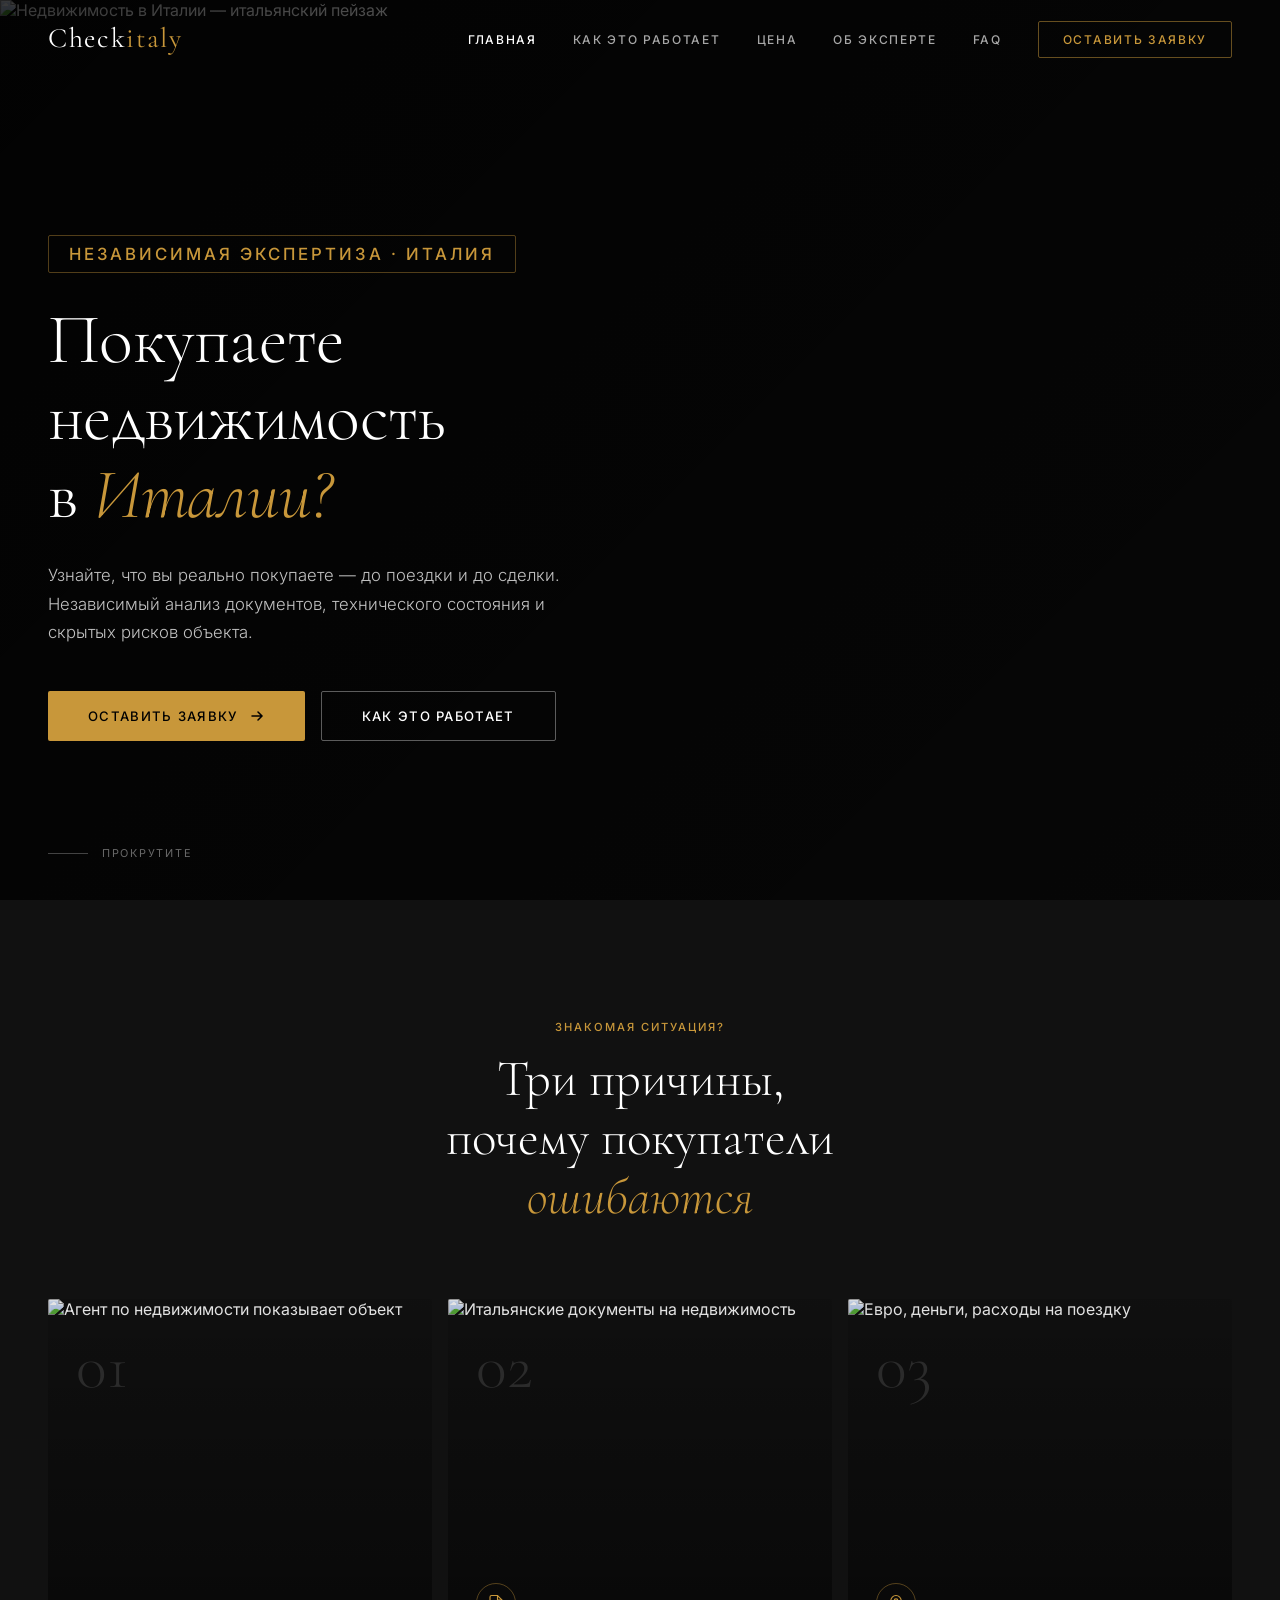
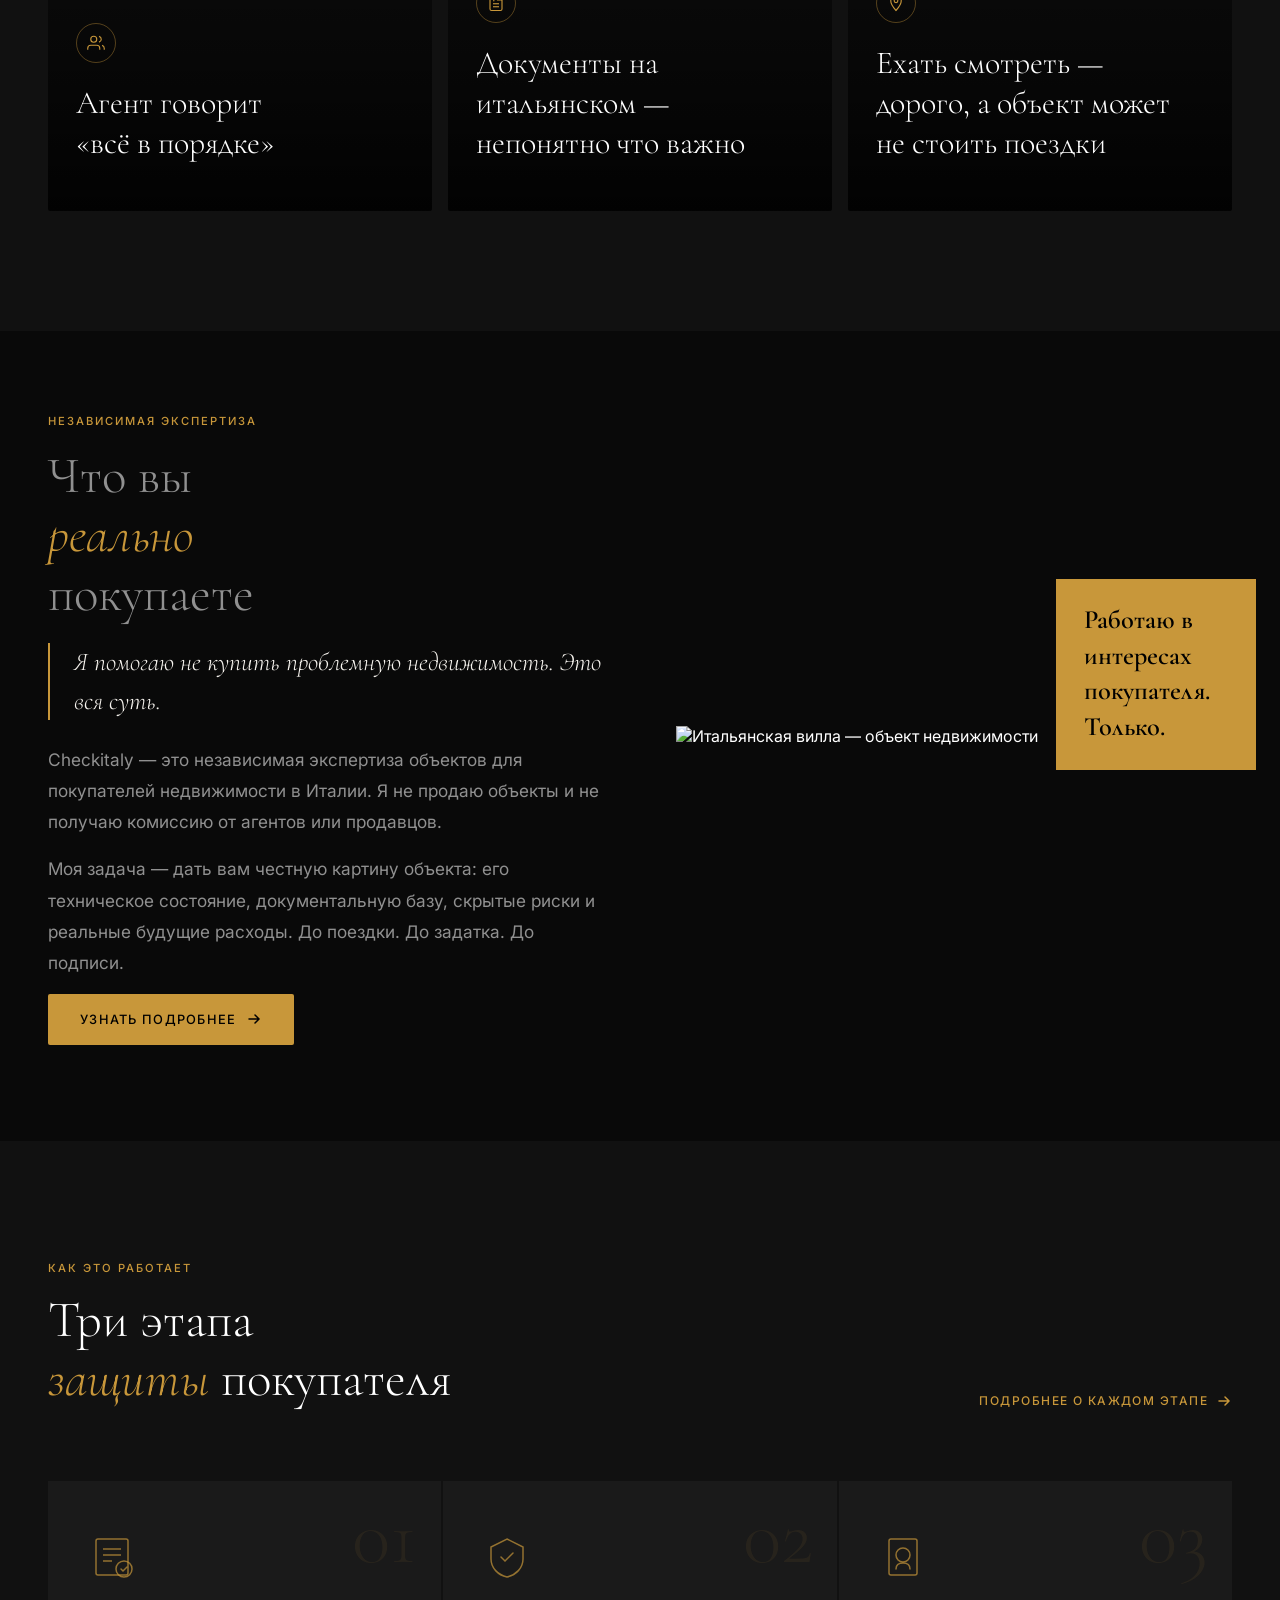
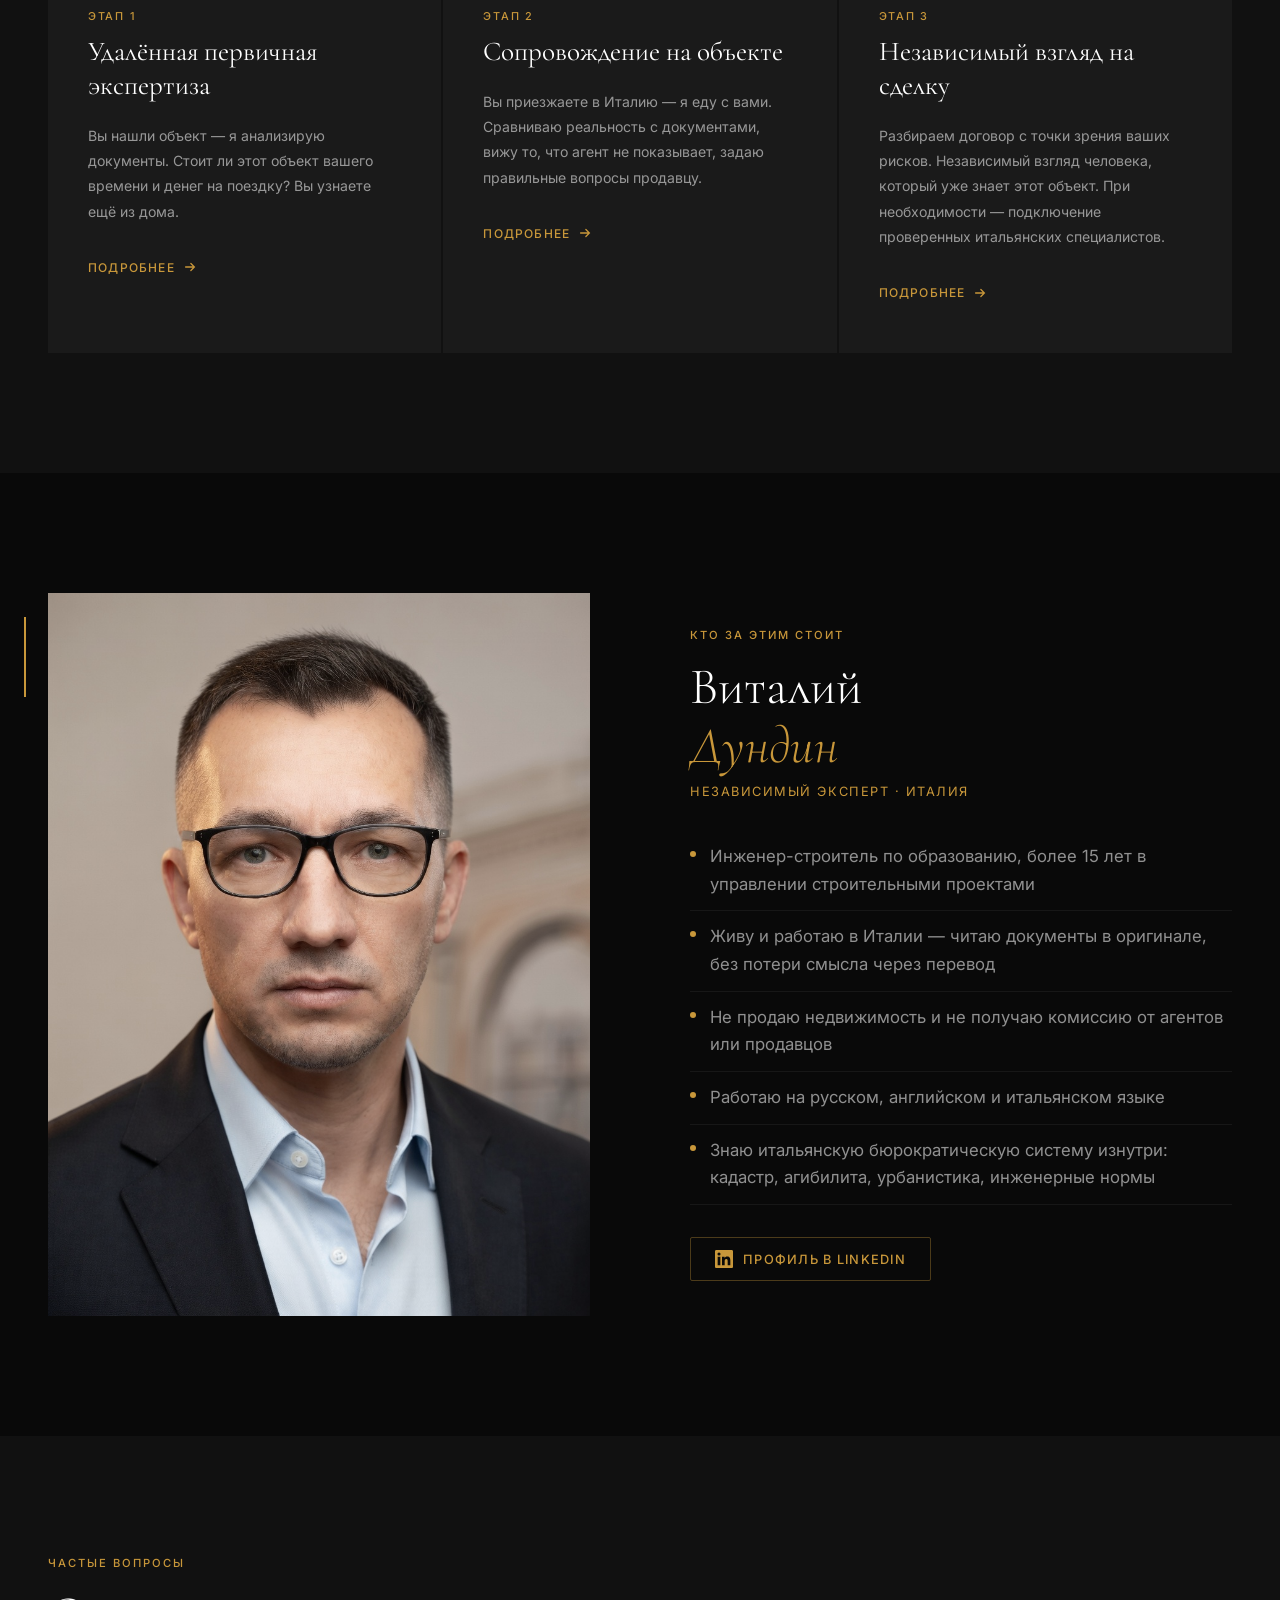
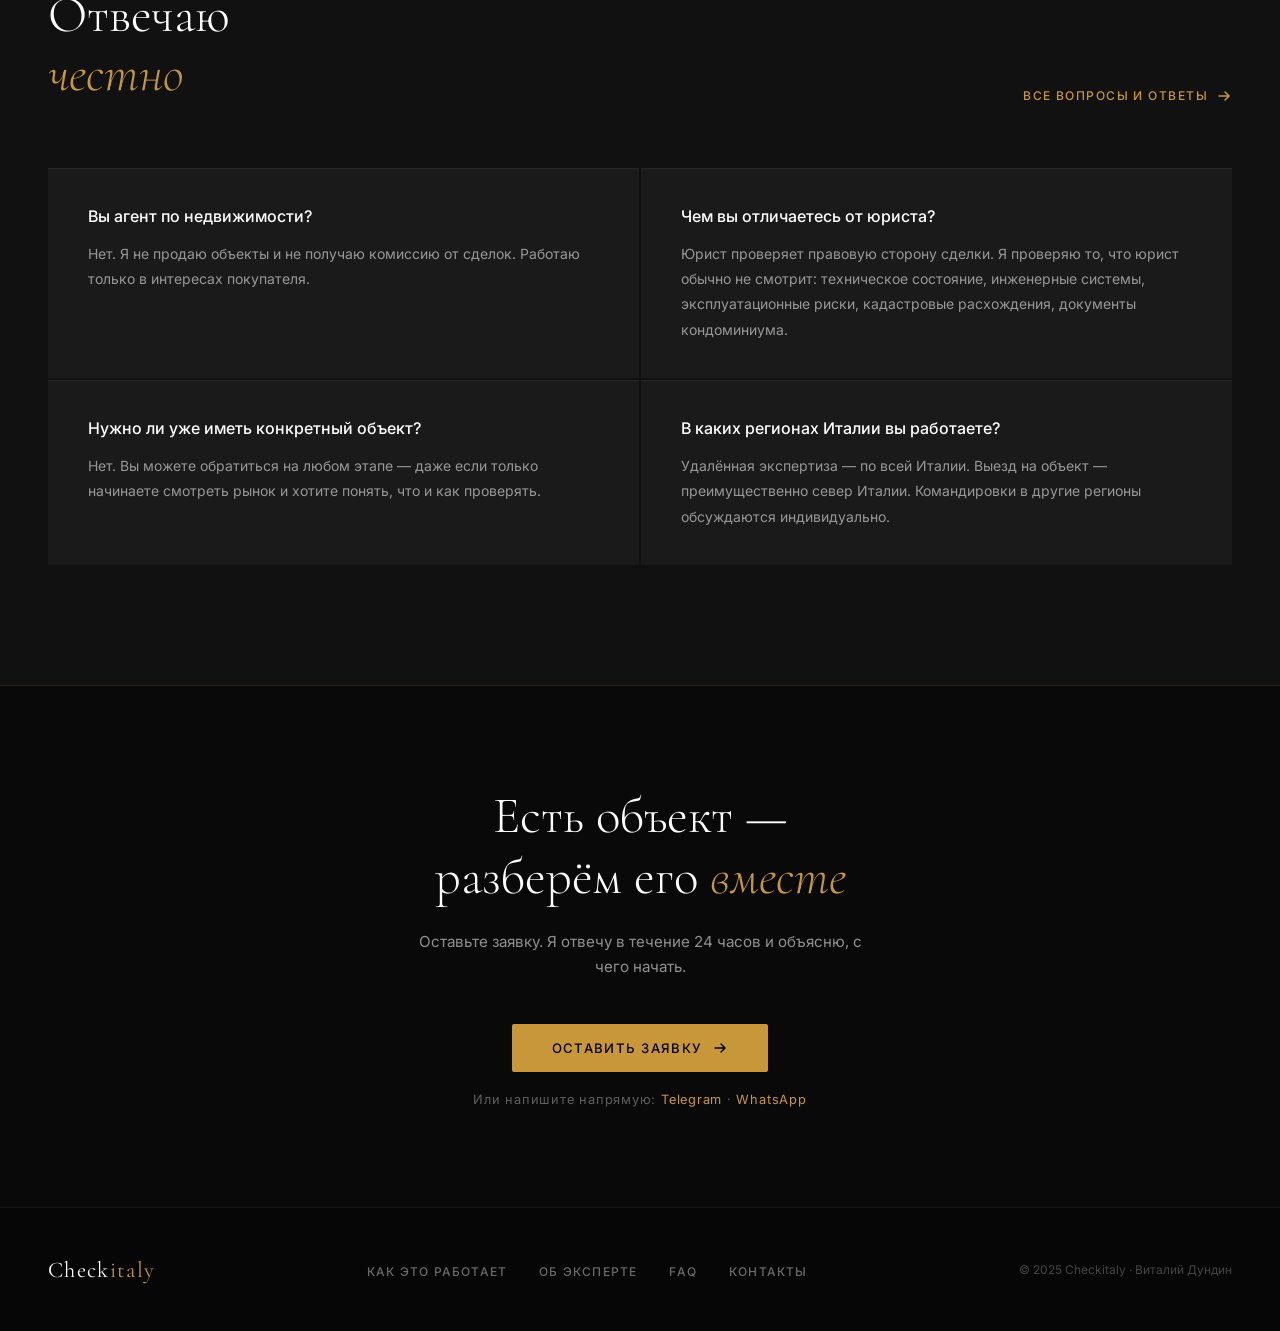
==== index.html @ b2ecd37a "Add files via upload" ====
<!DOCTYPE html>
<html lang="ru">
<head>
  <meta charset="UTF-8">
  <meta name="viewport" content="width=device-width, initial-scale=1.0">
  <meta name="description" content="Checkitaly — независимая экспертиза недвижимости в Италии. Удалённая проверка документов до поездки. Защита интересов покупателя.">
  <title>Checkitaly — Независимая экспертиза недвижимости в Италии</title>
  <link rel="icon" type="image/svg+xml" href="images/favicon.svg">
  <link rel="stylesheet" href="css/style.css">
</head>
<body>

<!-- ======================== NAV ======================== -->
<nav class="nav" id="nav">
  <a class="nav__logo" href="index.html">Check<span>italy</span></a>
  <ul class="nav__links" id="navLinks">
    <li><a href="index.html" class="active">Главная</a></li>
    <li><a href="stages.html">Как это работает</a></li>
    <li><a href="stages.html#pricing">Цена</a></li>
    <li><a href="about.html">Об эксперте</a></li>
    <li><a href="faq.html">FAQ</a></li>
    <li><a href="contact.html" class="nav__cta">Оставить заявку</a></li>
  </ul>
  <div class="nav__burger" id="burger" aria-label="Меню">
    <span></span><span></span><span></span>
  </div>
</nav>

<!-- ======================== HERO ======================== -->
<section class="hero">
  <img
    class="hero__img"
    src="https://images.unsplash.com/photo-1516483638261-f4dbaf036963?auto=format&fit=crop&w=1920&q=85"
    alt="Недвижимость в Италии — итальянский пейзаж"
    id="heroImg"
    loading="eager"
  >
  <div class="hero__overlay"></div>

  <div class="hero__content">
    <div class="hero__tag reveal">Независимая экспертиза · Италия</div>
    <h1 class="hero__title reveal reveal--delay-1">
      Покупаете<br>
      недвижимость<br>
      в <em>Италии?</em>
    </h1>
    <p class="hero__sub reveal reveal--delay-2">
      Узнайте, что вы реально покупаете — до поездки и до сделки.
      Независимый анализ документов, технического состояния и скрытых рисков объекта.
    </p>
    <div class="hero__actions reveal reveal--delay-3">
      <a href="contact.html" class="btn btn--primary btn--large">
        Оставить заявку
        <svg width="16" height="16" viewBox="0 0 16 16" fill="none">
          <path d="M3 8h10M9 4l4 4-4 4" stroke="currentColor" stroke-width="1.5" stroke-linecap="round"/>
        </svg>
      </a>
      <a href="stages.html" class="btn btn--outline btn--large">Как это работает</a>
    </div>
  </div>

  <div class="hero__scroll" aria-hidden="true">
    <div class="hero__scroll-line"></div>
    <span>Прокрутите</span>
  </div>
</section>

<!-- ======================== PROBLEM ======================== -->
<section class="problem">
  <div class="problem__inner">
    <div class="problem__header">
      <div class="section-label reveal">Знакомая ситуация?</div>
      <h2 class="section-title reveal reveal--delay-1">
        Три причины,<br>
        почему покупатели<br>
        <em>ошибаются</em>
      </h2>
    </div>
    <div class="problem__grid">

      <!-- Card 1 -->
      <div class="problem-card reveal">
        <img
          src="https://images.unsplash.com/photo-1560518883-ce09059eeffa?auto=format&fit=crop&w=800&q=85"
          alt="Агент по недвижимости показывает объект"
          loading="lazy"
        >
        <div class="problem-card__overlay"></div>
        <div class="problem-card__content">
          <div class="problem-card__num">01</div>
          <div class="problem-card__icon">
            <svg viewBox="0 0 24 24" fill="none" stroke="currentColor" stroke-width="1.5">
              <path d="M17 21v-2a4 4 0 00-4-4H5a4 4 0 00-4 4v2"/>
              <circle cx="9" cy="7" r="4"/>
              <path d="M23 21v-2a4 4 0 00-3-3.87M16 3.13a4 4 0 010 7.75"/>
            </svg>
          </div>
          <div class="problem-card__title">Агент говорит<br>«всё в порядке»</div>
          <p class="problem-card__text">
            Его задача — закрыть сделку. Не проверить каждый документ,
            не выяснить состояние инженерных систем, не узнать о долгах
            кондоминиума. Ваша задача и его задача — разные задачи.
          </p>
        </div>
      </div>

      <!-- Card 2 -->
      <div class="problem-card reveal reveal--delay-1">
        <img
          src="https://images.unsplash.com/photo-1450101499163-c8848c66ca85?auto=format&fit=crop&w=800&q=85"
          alt="Итальянские документы на недвижимость"
          loading="lazy"
        >
        <div class="problem-card__overlay"></div>
        <div class="problem-card__content">
          <div class="problem-card__num">02</div>
          <div class="problem-card__icon">
            <svg viewBox="0 0 24 24" fill="none" stroke="currentColor" stroke-width="1.5">
              <path d="M14 2H6a2 2 0 00-2 2v16a2 2 0 002 2h12a2 2 0 002-2V8z"/>
              <polyline points="14 2 14 8 20 8"/>
              <line x1="16" y1="13" x2="8" y2="13"/>
              <line x1="16" y1="17" x2="8" y2="17"/>
              <polyline points="10 9 9 9 8 9"/>
            </svg>
          </div>
          <div class="problem-card__title">Документы на итальянском — непонятно что важно</div>
          <p class="problem-card__text">
            Agibilità, conformità catastale, APE, pratiche edilizie, CPI —
            за каждым термином стоит риск или скрытый расход.
            Иностранный покупатель просто не знает, что именно запрашивать.
          </p>
        </div>
      </div>

      <!-- Card 3 -->
      <div class="problem-card reveal reveal--delay-2">
        <img
          src="https://images.unsplash.com/photo-1580519542036-c47de6196ba5?auto=format&fit=crop&w=800&q=85"
          alt="Евро, деньги, расходы на поездку"
          loading="lazy"
        >
        <div class="problem-card__overlay"></div>
        <div class="problem-card__content">
          <div class="problem-card__num">03</div>
          <div class="problem-card__icon">
            <svg viewBox="0 0 24 24" fill="none" stroke="currentColor" stroke-width="1.5">
              <path d="M12 2C8.13 2 5 5.13 5 9c0 5.25 7 13 7 13s7-7.75 7-13c0-3.87-3.13-7-7-7z"/>
              <circle cx="12" cy="9" r="2.5"/>
            </svg>
          </div>
          <div class="problem-card__title">Ехать смотреть — дорого, а объект может не стоить поездки</div>
          <p class="problem-card__text">
            Билеты, отель, потраченное время — и в конце выясняется,
            что объект имеет незаконную перепланировку или долги
            кондоминиума на десятки тысяч евро.
          </p>
        </div>
      </div>

    </div>
  </div>
</section>

<!-- ======================== SOLUTION ======================== -->
<section class="solution">
  <div class="solution__inner">
    <div class="solution__text">
      <div class="section-label reveal">Независимая экспертиза</div>
      <h2 class="section-title reveal reveal--delay-1">
        Что вы<br>
        <em>реально</em><br>
        покупаете
      </h2>
      <blockquote class="solution__quote reveal reveal--delay-2">
        Я помогаю не купить проблемную недвижимость. Это вся суть.
      </blockquote>
      <p class="solution__text reveal reveal--delay-2">
        Checkitaly — это независимая экспертиза объектов для покупателей
        недвижимости в Италии. Я не продаю объекты и не получаю
        комиссию от агентов или продавцов.
      </p>
      <p class="solution__text reveal reveal--delay-3">
        Моя задача — дать вам честную картину объекта: его техническое
        состояние, документальную базу, скрытые риски и реальные будущие
        расходы. До поездки. До задатка. До подписи.
      </p>
      <div class="reveal reveal--delay-3">
        <a href="stages.html" class="btn btn--primary">
          Узнать подробнее
          <svg width="16" height="16" viewBox="0 0 16 16" fill="none">
            <path d="M3 8h10M9 4l4 4-4 4" stroke="currentColor" stroke-width="1.5" stroke-linecap="round"/>
          </svg>
        </a>
      </div>
    </div>
    <div class="solution__visual reveal reveal--delay-1">
      <img
        src="https://images.unsplash.com/photo-1600596542815-ffad4c1539a9?auto=format&fit=crop&w=900&q=90"
        alt="Итальянская вилла — объект недвижимости"
        loading="lazy"
      >
      <div class="solution__badge">
        <div class="solution__badge-text">Работаю в интересах покупателя. Только.</div>
      </div>
    </div>
  </div>
</section>

<!-- ======================== STAGES ======================== -->
<section class="stages">
  <div class="stages__inner">
    <div class="stages__header">
      <div>
        <div class="section-label reveal">Как это работает</div>
        <h2 class="section-title reveal reveal--delay-1">
          Три этапа<br>
          <em>защиты</em> покупателя
        </h2>
      </div>
      <a href="stages.html" class="stages__link-all reveal">
        Подробнее о каждом этапе
        <svg width="16" height="16" viewBox="0 0 16 16" fill="none">
          <path d="M3 8h10M9 4l4 4-4 4" stroke="currentColor" stroke-width="1.5" stroke-linecap="round"/>
        </svg>
      </a>
    </div>

    <div class="stages__grid">
      <!-- Stage 1 -->
      <div class="stage-card reveal">
        <div class="stage-card__num">01</div>
        <div class="stage-card__icon">
          <svg viewBox="0 0 48 48" fill="none" stroke="rgba(200,151,58,0.7)" stroke-width="1.5">
            <rect x="8" y="6" width="32" height="36" rx="2"/>
            <line x1="15" y1="16" x2="33" y2="16"/>
            <line x1="15" y1="22" x2="33" y2="22"/>
            <line x1="15" y1="28" x2="24" y2="28"/>
            <circle cx="36" cy="36" r="8" stroke="rgba(200,151,58,0.7)"/>
            <path d="M33 36l2 2 4-4" stroke="rgba(200,151,58,0.7)" stroke-linecap="round"/>
          </svg>
        </div>
        <div class="stage-card__label">Этап 1</div>
        <h3 class="stage-card__title">Удалённая первичная экспертиза</h3>
        <p class="stage-card__desc">
          Вы нашли объект — я анализирую документы. Стоит ли этот объект
          вашего времени и денег на поездку? Вы узнаете ещё из дома.
        </p>
        <a href="stages.html#stage1" class="stage-card__arrow">
          Подробнее
          <svg width="14" height="14" viewBox="0 0 16 16" fill="none">
            <path d="M3 8h10M9 4l4 4-4 4" stroke="currentColor" stroke-width="1.5" stroke-linecap="round"/>
          </svg>
        </a>
      </div>

      <!-- Stage 2 -->
      <div class="stage-card reveal reveal--delay-1">
        <div class="stage-card__num">02</div>
        <div class="stage-card__icon">
          <svg viewBox="0 0 48 48" fill="none" stroke="rgba(200,151,58,0.7)" stroke-width="1.5">
            <path d="M24 6l16 8v12c0 9-7 16-16 18C15 42 8 35 8 26V14L24 6z"/>
            <path d="M18 24l4 4 8-8" stroke-linecap="round"/>
          </svg>
        </div>
        <div class="stage-card__label">Этап 2</div>
        <h3 class="stage-card__title">Сопровождение на объекте</h3>
        <p class="stage-card__desc">
          Вы приезжаете в Италию — я еду с вами. Сравниваю реальность
          с документами, вижу то, что агент не показывает, задаю
          правильные вопросы продавцу.
        </p>
        <a href="stages.html#stage2" class="stage-card__arrow">
          Подробнее
          <svg width="14" height="14" viewBox="0 0 16 16" fill="none">
            <path d="M3 8h10M9 4l4 4-4 4" stroke="currentColor" stroke-width="1.5" stroke-linecap="round"/>
          </svg>
        </a>
      </div>

      <!-- Stage 3 -->
      <div class="stage-card reveal reveal--delay-2">
        <div class="stage-card__num">03</div>
        <div class="stage-card__icon">
          <svg viewBox="0 0 48 48" fill="none" stroke="rgba(200,151,58,0.7)" stroke-width="1.5">
            <path d="M12 6h24a2 2 0 012 2v32a2 2 0 01-2 2H12a2 2 0 01-2-2V8a2 2 0 012-2z"/>
            <circle cx="24" cy="22" r="7"/>
            <path d="M17 36c0-4 3-6 7-6s7 2 7 6" stroke-linecap="round"/>
          </svg>
        </div>
        <div class="stage-card__label">Этап 3</div>
        <h3 class="stage-card__title">Независимый взгляд на сделку</h3>
        <p class="stage-card__desc">
          Разбираем договор с точки зрения ваших рисков. Независимый
          взгляд человека, который уже знает этот объект. При необходимости —
          подключение проверенных итальянских специалистов.
        </p>
        <a href="stages.html#stage3" class="stage-card__arrow">
          Подробнее
          <svg width="14" height="14" viewBox="0 0 16 16" fill="none">
            <path d="M3 8h10M9 4l4 4-4 4" stroke="currentColor" stroke-width="1.5" stroke-linecap="round"/>
          </svg>
        </a>
      </div>
    </div>
  </div>
</section>

<!-- ======================== WHO ======================== -->
<section class="who">
  <div class="who__inner">
    <div class="who__photo reveal">
      <div class="who__photo-line"></div>
      <img
        class="who__photo-img"
        src="images/vitalii-dundin.jpg"
        alt="Виталий Дундин — независимый эксперт по недвижимости в Италии"
        loading="lazy"
      >
    </div>
    <div class="who__text">
      <div class="section-label reveal">Кто за этим стоит</div>
      <h2 class="section-title reveal reveal--delay-1">
        Виталий<br>
        <em>Дундин</em>
      </h2>
      <p style="font-size:0.8rem;letter-spacing:0.12em;text-transform:uppercase;color:var(--gold);margin:8px 0 28px;" class="reveal reveal--delay-1">
        Независимый эксперт · Италия
      </p>
      <ul class="who__list reveal reveal--delay-2">
        <li>Инженер-строитель по образованию, более 15 лет в управлении строительными проектами</li>
        <li>Живу и работаю в Италии — читаю документы в оригинале, без потери смысла через перевод</li>
        <li>Не продаю недвижимость и не получаю комиссию от агентов или продавцов</li>
        <li>Работаю на русском, английском и итальянском языке</li>
        <li>Знаю итальянскую бюрократическую систему изнутри: кадастр, агибилита, урбанистика, инженерные нормы</li>
      </ul>
      <div class="reveal reveal--delay-3">
        <a href="https://www.linkedin.com/in/vitalii-dundin/" target="_blank" rel="noopener" class="who__linkedin">
          <svg width="18" height="18" viewBox="0 0 24 24" fill="currentColor">
            <path d="M20.447 20.452h-3.554v-5.569c0-1.328-.027-3.037-1.852-3.037-1.853 0-2.136 1.445-2.136 2.939v5.667H9.351V9h3.414v1.561h.046c.477-.9 1.637-1.85 3.37-1.85 3.601 0 4.267 2.37 4.267 5.455v6.286zM5.337 7.433a2.062 2.062 0 01-2.063-2.065 2.064 2.064 0 112.063 2.065zm1.782 13.019H3.555V9h3.564v11.452zM22.225 0H1.771C.792 0 0 .774 0 1.729v20.542C0 23.227.792 24 1.771 24h20.451C23.2 24 24 23.227 24 22.271V1.729C24 .774 23.2 0 22.222 0h.003z"/>
          </svg>
          Профиль в LinkedIn
        </a>
      </div>
    </div>
  </div>
</section>

<!-- ======================== FAQ HOME ======================== -->
<section class="faq-home">
  <div class="faq-home__inner">
    <div class="faq-home__header">
      <div>
        <div class="section-label reveal">Частые вопросы</div>
        <h2 class="section-title reveal reveal--delay-1">
          Отвечаю<br>
          <em>честно</em>
        </h2>
      </div>
      <a href="faq.html" class="stages__link-all reveal">
        Все вопросы и ответы
        <svg width="16" height="16" viewBox="0 0 16 16" fill="none">
          <path d="M3 8h10M9 4l4 4-4 4" stroke="currentColor" stroke-width="1.5" stroke-linecap="round"/>
        </svg>
      </a>
    </div>
    <div class="faq-home__grid">
      <div class="faq-item reveal">
        <div class="faq-item__q">Вы агент по недвижимости?</div>
        <div class="faq-item__a">Нет. Я не продаю объекты и не получаю комиссию от сделок. Работаю только в интересах покупателя.</div>
      </div>
      <div class="faq-item reveal reveal--delay-1">
        <div class="faq-item__q">Чем вы отличаетесь от юриста?</div>
        <div class="faq-item__a">Юрист проверяет правовую сторону сделки. Я проверяю то, что юрист обычно не смотрит: техническое состояние, инженерные системы, эксплуатационные риски, кадастровые расхождения, документы кондоминиума.</div>
      </div>
      <div class="faq-item reveal reveal--delay-1">
        <div class="faq-item__q">Нужно ли уже иметь конкретный объект?</div>
        <div class="faq-item__a">Нет. Вы можете обратиться на любом этапе — даже если только начинаете смотреть рынок и хотите понять, что и как проверять.</div>
      </div>
      <div class="faq-item reveal reveal--delay-2">
        <div class="faq-item__q">В каких регионах Италии вы работаете?</div>
        <div class="faq-item__a">Удалённая экспертиза — по всей Италии. Выезд на объект — преимущественно север Италии. Командировки в другие регионы обсуждаются индивидуально.</div>
      </div>
    </div>
  </div>
</section>

<!-- ======================== CTA ======================== -->
<section class="cta-banner">
  <div class="cta-banner__title reveal">
    Есть объект —<br>
    разберём его <em>вместе</em>
  </div>
  <p class="cta-banner__sub reveal reveal--delay-1">
    Оставьте заявку. Я отвечу в течение 24 часов и объясню, с чего начать.
  </p>
  <div class="reveal reveal--delay-2">
    <a href="contact.html" class="btn btn--primary btn--large">
      Оставить заявку
      <svg width="16" height="16" viewBox="0 0 16 16" fill="none">
        <path d="M3 8h10M9 4l4 4-4 4" stroke="currentColor" stroke-width="1.5" stroke-linecap="round"/>
      </svg>
    </a>
  </div>
  <p class="cta-banner__note reveal reveal--delay-3">
    Или напишите напрямую:
    <a href="https://t.me/" target="_blank">Telegram</a> ·
    <a href="https://wa.me/" target="_blank">WhatsApp</a>
  </p>
</section>

<!-- ======================== FOOTER ======================== -->
<footer class="footer">
  <a class="footer__logo" href="index.html">Check<span>italy</span></a>
  <ul class="footer__links">
    <li><a href="stages.html">Как это работает</a></li>
    <li><a href="about.html">Об эксперте</a></li>
    <li><a href="faq.html">FAQ</a></li>
    <li><a href="contact.html">Контакты</a></li>
  </ul>
  <div class="footer__copy">© 2025 Checkitaly · Виталий Дундин</div>
</footer>

<script src="js/main.js"></script>
</body>
</html>
---- css/style.css ----
@import url('https://fonts.googleapis.com/css2?family=Cormorant+Garamond:ital,wght@0,300;0,400;0,600;1,300;1,400&family=Inter:wght@300;400;500;600&display=swap');

/* ========================
   RESET & BASE
======================== */
*, *::before, *::after { box-sizing: border-box; margin: 0; padding: 0; }
html { scroll-behavior: smooth; font-size: 16px; }
body {
  font-family: 'Inter', sans-serif;
  background: #0a0a0a;
  color: #fff;
  overflow-x: hidden;
  -webkit-font-smoothing: antialiased;
}
img { max-width: 100%; display: block; }
a { text-decoration: none; color: inherit; }

/* ========================
   VARIABLES
======================== */
:root {
  --gold:     #C8973A;
  --gold-dk:  #A67A28;
  --white:    #ffffff;
  --off-white:#F5F2ED;
  --dark:     #090909;
  --dark-2:   #111111;
  --dark-3:   #1a1a1a;
  --muted:    rgba(255,255,255,0.55);
  --nav-h:    76px;
  --ease:     cubic-bezier(0.16, 1, 0.3, 1);
}

/* ========================
   NAV
======================== */
.nav {
  position: fixed;
  top: 0; left: 0; right: 0;
  z-index: 100;
  display: flex;
  align-items: center;
  justify-content: space-between;
  padding: 0 48px;
  height: var(--nav-h);
  transition: background 0.4s ease, backdrop-filter 0.4s ease;
}
.nav.scrolled {
  background: rgba(9, 9, 9, 0.94);
  backdrop-filter: blur(14px);
  border-bottom: 1px solid rgba(255,255,255,0.06);
}
.nav__logo {
  font-family: 'Cormorant Garamond', serif;
  font-size: 1.75rem;
  font-weight: 400;
  letter-spacing: 0.06em;
  color: #fff;
}
.nav__logo span { color: var(--gold); }
.nav__links {
  display: flex;
  align-items: center;
  gap: 36px;
  list-style: none;
}
.nav__links a {
  font-size: 0.75rem;
  font-weight: 500;
  letter-spacing: 0.14em;
  text-transform: uppercase;
  color: rgba(255,255,255,0.65);
  transition: color 0.2s;
}
.nav__links a:hover, .nav__links a.active { color: #fff; }
.nav__cta {
  padding: 10px 24px;
  border: 1px solid rgba(200,151,58,0.5);
  border-radius: 2px;
  color: var(--gold) !important;
  transition: background 0.2s, border-color 0.2s, color 0.2s !important;
}
.nav__cta:hover {
  background: var(--gold);
  border-color: var(--gold) !important;
  color: #000 !important;
}
.nav__burger {
  display: none;
  flex-direction: column;
  gap: 5px;
  cursor: pointer;
}
.nav__burger span {
  display: block; width: 24px; height: 1.5px;
  background: #fff; transition: 0.3s;
}

/* ========================
   HERO
======================== */
.hero {
  position: relative;
  height: 100vh;
  min-height: 640px;
  display: flex;
  align-items: center;
  overflow: hidden;
}
.hero__img {
  position: absolute;
  inset: 0;
  width: 100%; height: 100%;
  object-fit: cover;
  transform: scale(1.08);
  transition: transform 8s var(--ease);
}
.hero__img.loaded { transform: scale(1); }
.hero__overlay {
  position: absolute;
  inset: 0;
  background: linear-gradient(
    135deg,
    rgba(0,0,0,0.78) 0%,
    rgba(0,0,0,0.52) 60%,
    rgba(0,0,0,0.35) 100%
  );
}
.hero__content {
  position: relative;
  z-index: 2;
  max-width: 760px;
  padding: 0 48px;
  padding-top: var(--nav-h);
}
.hero__tag {
  display: inline-block;
  font-size: 1.05rem;
  font-weight: 500;
  letter-spacing: 0.18em;
  text-transform: uppercase;
  color: var(--gold);
  border: 1px solid rgba(200,151,58,0.4);
  padding: 8px 20px;
  border-radius: 2px;
  margin-bottom: 28px;
}
.hero__title {
  font-family: 'Cormorant Garamond', serif;
  font-size: clamp(2.8rem, 5.5vw, 5rem);
  font-weight: 300;
  line-height: 1.1;
  letter-spacing: -0.01em;
  margin-bottom: 28px;
}
.hero__title em {
  font-style: italic;
  color: var(--gold);
}
.hero__sub {
  font-size: 1.05rem;
  font-weight: 300;
  line-height: 1.7;
  color: rgba(255,255,255,0.75);
  max-width: 520px;
  margin-bottom: 44px;
}
.hero__actions {
  display: flex;
  gap: 16px;
  flex-wrap: wrap;
}
.hero__scroll {
  position: absolute;
  bottom: 40px; left: 48px;
  z-index: 2;
  display: flex;
  align-items: center;
  gap: 14px;
  color: rgba(255,255,255,0.4);
  font-size: 0.68rem;
  letter-spacing: 0.16em;
  text-transform: uppercase;
}
.hero__scroll-line {
  width: 40px; height: 1px;
  background: rgba(255,255,255,0.25);
}

/* ========================
   BUTTONS
======================== */
.btn {
  display: inline-flex;
  align-items: center;
  gap: 10px;
  font-size: 0.8rem;
  font-weight: 500;
  letter-spacing: 0.1em;
  text-transform: uppercase;
  border-radius: 2px;
  transition: all 0.25s;
  cursor: pointer;
  border: none;
}
.btn--primary {
  background: var(--gold);
  color: #000;
  padding: 14px 32px;
}
.btn--primary:hover { background: var(--gold-dk); }
.btn--outline {
  background: transparent;
  color: #fff;
  padding: 13px 32px;
  border: 1px solid rgba(255,255,255,0.35);
}
.btn--outline:hover {
  border-color: var(--gold);
  color: var(--gold);
}
.btn--large { padding: 16px 40px; font-size: 0.82rem; }

/* ========================
   SECTION COMMON
======================== */
.section-label {
  font-size: 0.7rem;
  font-weight: 500;
  letter-spacing: 0.18em;
  text-transform: uppercase;
  color: var(--gold);
  margin-bottom: 16px;
}
.section-title {
  font-family: 'Cormorant Garamond', serif;
  font-size: clamp(2rem, 4vw, 3.4rem);
  font-weight: 300;
  line-height: 1.15;
}
.section-title em { font-style: italic; color: var(--gold); }

/* ========================
   REVEAL ANIMATION
======================== */
.reveal {
  opacity: 0;
  transform: translateY(28px);
  transition: opacity 0.75s var(--ease), transform 0.75s var(--ease);
}
.reveal.visible { opacity: 1; transform: none; }
.reveal--delay-1 { transition-delay: 0.12s; }
.reveal--delay-2 { transition-delay: 0.24s; }
.reveal--delay-3 { transition-delay: 0.36s; }
.reveal--delay-4 { transition-delay: 0.48s; }

/* ========================
   PROBLEM SECTION
======================== */
.problem {
  padding: 120px 48px;
  background: var(--dark-2);
}
.problem__inner {
  max-width: 1200px;
  margin: 0 auto;
}
.problem__header {
  text-align: center;
  margin-bottom: 72px;
}
.problem__grid {
  display: grid;
  grid-template-columns: repeat(3, 1fr);
  gap: 16px;
}

/* ── Photo cards (Altenbio style) ── */
.problem-card {
  position: relative;
  aspect-ratio: 3/4;
  overflow: hidden;
  border-radius: 2px;
  cursor: default;
}
.problem-card img {
  width: 100%; height: 100%;
  object-fit: cover;
  transition: transform 0.8s var(--ease);
}
.problem-card:hover img { transform: scale(1.06); }
.problem-card__overlay {
  position: absolute;
  inset: 0;
  background: linear-gradient(
    to bottom,
    rgba(0,0,0,0.1) 0%,
    rgba(0,0,0,0.4) 50%,
    rgba(0,0,0,0.88) 100%
  );
  transition: background 0.4s;
}
.problem-card:hover .problem-card__overlay {
  background: linear-gradient(
    to bottom,
    rgba(0,0,0,0.15) 0%,
    rgba(0,0,0,0.45) 50%,
    rgba(0,0,0,0.92) 100%
  );
}
.problem-card__content {
  position: absolute;
  inset: 0;
  display: flex;
  flex-direction: column;
  justify-content: flex-end;
  padding: 36px 28px;
}
.problem-card__num {
  font-family: 'Cormorant Garamond', serif;
  font-size: 4rem;
  font-weight: 300;
  color: rgba(255,255,255,0.12);
  line-height: 1;
  margin-bottom: auto;
}
.problem-card__icon {
  width: 40px; height: 40px;
  border: 1px solid rgba(200,151,58,0.4);
  border-radius: 50%;
  display: flex;
  align-items: center;
  justify-content: center;
  margin-bottom: 20px;
  transition: background 0.3s;
}
.problem-card:hover .problem-card__icon {
  background: rgba(200,151,58,0.2);
}
.problem-card__icon svg { width: 18px; height: 18px; color: var(--gold); }
.problem-card__title {
  font-family: 'Cormorant Garamond', serif;
  font-size: 2rem;
  font-weight: 300;
  line-height: 1.25;
  color: #fff;
  margin-bottom: 12px;
}
.problem-card__text {
  font-size: 1rem;
  font-weight: 300;
  color: rgba(255,255,255,0.75);
  line-height: 1.65;
  max-height: 0;
  overflow: hidden;
  opacity: 0;
  transition: max-height 0.5s var(--ease), opacity 0.4s;
}
.problem-card:hover .problem-card__text {
  max-height: 160px;
  opacity: 1;
}

/* ========================
   SOLUTION SECTION
======================== */
.solution {
  padding: 80px 48px;
  background: var(--dark);
}
.solution__inner {
  max-width: 1200px;
  margin: 0 auto;
  display: grid;
  grid-template-columns: 1fr 1fr;
  gap: 72px;
  align-items: center;
}
.solution__quote {
  font-family: 'Cormorant Garamond', serif;
  font-size: clamp(1.3rem, 2vw, 1.7rem);
  font-weight: 300;
  font-style: italic;
  line-height: 1.5;
  color: var(--off-white);
  border-left: 2px solid var(--gold);
  padding-left: 24px;
  margin: 20px 0 24px;
}
.solution__text {
  font-size: 1.08rem;
  line-height: 1.8;
  color: var(--muted);
  margin-bottom: 16px;
}
.solution__visual {
  position: relative;
}
.solution__img {
  width: 100%;
  aspect-ratio: 4/3;
  object-fit: cover;
}
.solution__badge {
  position: absolute;
  bottom: -24px;
  right: -24px;
  background: var(--gold);
  color: #000;
  padding: 24px 28px;
  max-width: 200px;
}
.solution__badge-text {
  font-family: 'Cormorant Garamond', serif;
  font-size: 1.65rem;
  font-weight: 600;
  line-height: 1.35;
}

/* ========================
   STAGES SECTION
======================== */
.stages {
  padding: 120px 48px;
  background: var(--dark-2);
}
.stages__inner {
  max-width: 1200px;
  margin: 0 auto;
}
.stages__header {
  display: flex;
  justify-content: space-between;
  align-items: flex-end;
  margin-bottom: 72px;
}
.stages__link-all {
  display: flex;
  align-items: center;
  gap: 8px;
  font-size: 0.75rem;
  font-weight: 500;
  letter-spacing: 0.12em;
  text-transform: uppercase;
  color: var(--gold);
  transition: gap 0.2s;
}
.stages__link-all:hover { gap: 14px; }
.stages__grid {
  display: grid;
  grid-template-columns: repeat(3, 1fr);
  gap: 2px;
}
.stage-card {
  background: var(--dark-3);
  padding: 52px 40px;
  position: relative;
  overflow: hidden;
  cursor: default;
  transition: background 0.3s;
}
.stage-card:hover { background: #1f1f1f; }
.stage-card__num {
  font-family: 'Cormorant Garamond', serif;
  font-size: 5rem;
  font-weight: 300;
  color: rgba(200,151,58,0.08);
  position: absolute;
  top: 16px; right: 24px;
  line-height: 1;
  pointer-events: none;
}
.stage-card__icon {
  width: 48px; height: 48px;
  margin-bottom: 28px;
}
.stage-card__icon svg { width: 100%; height: 100%; }
.stage-card__label {
  font-size: 0.68rem;
  font-weight: 500;
  letter-spacing: 0.16em;
  text-transform: uppercase;
  color: var(--gold);
  margin-bottom: 12px;
}
.stage-card__title {
  font-family: 'Cormorant Garamond', serif;
  font-size: 1.7rem;
  font-weight: 400;
  line-height: 1.25;
  margin-bottom: 20px;
}
.stage-card__desc {
  font-size: 0.88rem;
  line-height: 1.8;
  color: var(--muted);
  margin-bottom: 32px;
}
.stage-card__arrow {
  display: inline-flex;
  align-items: center;
  gap: 8px;
  font-size: 0.75rem;
  font-weight: 500;
  letter-spacing: 0.1em;
  text-transform: uppercase;
  color: var(--gold);
  transition: gap 0.2s;
}
.stage-card__arrow:hover { gap: 14px; }

/* ========================
   WHO SECTION
======================== */
.who {
  padding: 120px 48px;
  background: var(--dark);
}
.who__inner {
  max-width: 1200px;
  margin: 0 auto;
  display: grid;
  grid-template-columns: 1fr 1fr;
  gap: 100px;
  align-items: center;
}
.who__photo {
  position: relative;
}
.who__photo-img {
  width: 100%;
  aspect-ratio: 3/4;
  object-fit: cover;
  object-position: top;
  filter: grayscale(20%);
}
.who__photo-line {
  position: absolute;
  top: 24px; left: -24px;
  width: 2px;
  height: 80px;
  background: var(--gold);
}
.who__list {
  list-style: none;
  margin: 32px 0;
}
.who__list li {
  display: flex;
  align-items: flex-start;
  gap: 14px;
  font-size: 1.05rem;
  line-height: 1.65;
  color: var(--muted);
  padding: 12px 0;
  border-bottom: 1px solid rgba(255,255,255,0.06);
}
.who__list li::before {
  content: '';
  display: block;
  width: 6px; height: 6px;
  border-radius: 50%;
  background: var(--gold);
  margin-top: 8px;
  flex-shrink: 0;
}
.who__linkedin {
  display: inline-flex;
  align-items: center;
  gap: 10px;
  font-size: 0.8rem;
  font-weight: 500;
  letter-spacing: 0.1em;
  text-transform: uppercase;
  color: var(--gold);
  border: 1px solid rgba(200,151,58,0.35);
  padding: 12px 24px;
  border-radius: 2px;
  transition: background 0.2s, color 0.2s;
}
.who__linkedin:hover {
  background: var(--gold);
  color: #000;
}

/* ========================
   FAQ SECTION (homepage)
======================== */
.faq-home {
  padding: 120px 48px;
  background: var(--dark-2);
}
.faq-home__inner {
  max-width: 1200px;
  margin: 0 auto;
}
.faq-home__header {
  display: flex;
  justify-content: space-between;
  align-items: flex-end;
  margin-bottom: 64px;
}
.faq-home__grid {
  display: grid;
  grid-template-columns: 1fr 1fr;
  gap: 2px;
}
.faq-item {
  background: var(--dark-3);
  padding: 36px 40px;
  border-top: 1px solid rgba(255,255,255,0.06);
  transition: border-color 0.3s;
}
.faq-item:hover { border-color: rgba(200,151,58,0.3); }
.faq-item__q {
  font-size: 1rem;
  font-weight: 500;
  line-height: 1.4;
  margin-bottom: 14px;
  color: #fff;
}
.faq-item__a {
  font-size: 0.875rem;
  line-height: 1.8;
  color: var(--muted);
}

/* ========================
   CTA BANNER
======================== */
.cta-banner {
  padding: 100px 48px;
  background: var(--dark);
  text-align: center;
  border-top: 1px solid rgba(200,151,58,0.15);
}
.cta-banner__title {
  font-family: 'Cormorant Garamond', serif;
  font-size: clamp(2rem, 4vw, 3.5rem);
  font-weight: 300;
  line-height: 1.2;
  margin-bottom: 20px;
}
.cta-banner__title em { font-style: italic; color: var(--gold); }
.cta-banner__sub {
  font-size: 0.95rem;
  color: var(--muted);
  max-width: 480px;
  margin: 0 auto 44px;
  line-height: 1.7;
}
.cta-banner__note {
  margin-top: 20px;
  font-size: 0.8rem;
  color: rgba(255,255,255,0.35);
  letter-spacing: 0.06em;
}
.cta-banner__note a {
  color: var(--gold);
  transition: opacity 0.2s;
}
.cta-banner__note a:hover { opacity: 0.7; }

/* ========================
   FOOTER
======================== */
.footer {
  padding: 48px;
  background: #060606;
  border-top: 1px solid rgba(255,255,255,0.06);
  display: flex;
  justify-content: space-between;
  align-items: center;
  flex-wrap: wrap;
  gap: 20px;
}
.footer__logo {
  font-family: 'Cormorant Garamond', serif;
  font-size: 1.4rem;
  font-weight: 400;
  letter-spacing: 0.06em;
}
.footer__logo span { color: var(--gold); }
.footer__links {
  display: flex;
  gap: 32px;
  list-style: none;
}
.footer__links a {
  font-size: 0.75rem;
  font-weight: 500;
  letter-spacing: 0.1em;
  text-transform: uppercase;
  color: rgba(255,255,255,0.4);
  transition: color 0.2s;
}
.footer__links a:hover { color: var(--gold); }
.footer__copy {
  font-size: 0.75rem;
  color: rgba(255,255,255,0.25);
}

/* ========================
   PAGE HERO (inner pages)
======================== */
.page-hero {
  position: relative;
  height: 52vh;
  min-height: 380px;
  display: flex;
  align-items: flex-end;
  padding: 0 48px 64px;
  overflow: hidden;
}
.page-hero__img {
  position: absolute;
  inset: 0;
  width: 100%; height: 100%;
  object-fit: cover;
}
.page-hero__overlay {
  position: absolute;
  inset: 0;
  background: linear-gradient(to top, rgba(0,0,0,0.85) 0%, rgba(0,0,0,0.4) 100%);
}
.page-hero__content {
  position: relative;
  z-index: 2;
  max-width: 1200px;
  width: 100%;
  margin: 0 auto;
  padding-top: var(--nav-h);
}
.page-hero__label {
  font-size: 0.7rem;
  font-weight: 500;
  letter-spacing: 0.18em;
  text-transform: uppercase;
  color: var(--gold);
  margin-bottom: 14px;
}
.page-hero__title {
  font-family: 'Cormorant Garamond', serif;
  font-size: clamp(2.2rem, 4vw, 3.8rem);
  font-weight: 300;
  line-height: 1.1;
}
.page-hero__title em { font-style: italic; color: var(--gold); }

/* ========================
   STAGES DETAIL (stages page)
======================== */
.stage-detail {
  padding: 72px 48px;
  border-bottom: 1px solid rgba(255,255,255,0.06);
}
.stage-detail:nth-child(even) { background: var(--dark-2); }
.stage-detail__inner {
  max-width: 1200px;
  margin: 0 auto;
  display: grid;
  grid-template-columns: 1fr 1fr;
  gap: 72px;
  align-items: stretch;
}
.stage-detail__inner--reversed {
  grid-template-columns: 1fr 1fr;
}
.stage-detail__inner--reversed .stage-detail__visual {
  order: -1;
}
.stage-detail__step {
  font-size: 0.7rem;
  font-weight: 500;
  letter-spacing: 0.18em;
  text-transform: uppercase;
  color: var(--gold);
  margin-bottom: 10px;
}
.stage-detail__title {
  font-family: 'Cormorant Garamond', serif;
  font-size: clamp(2rem, 3.5vw, 3rem);
  font-weight: 300;
  line-height: 1.15;
  margin-bottom: 28px;
}
.stage-detail__title em { font-style: italic; color: var(--gold); }
.stage-detail__intro {
  font-size: 1.08rem;
  line-height: 1.8;
  color: var(--off-white);
  margin-bottom: 20px;
}
.stage-detail__body {
  font-size: 1rem;
  line-height: 1.85;
  color: var(--muted);
  margin-bottom: 16px;
}
.stage-detail__list {
  list-style: none;
  margin: 28px 0;
}
.stage-detail__list li {
  display: flex;
  align-items: flex-start;
  gap: 14px;
  font-size: 1rem;
  line-height: 1.65;
  color: var(--muted);
  padding: 10px 0;
  border-bottom: 1px solid rgba(255,255,255,0.05);
}
.stage-detail__list li::before {
  content: '';
  display: block;
  width: 5px; height: 5px;
  border-radius: 50%;
  background: var(--gold);
  margin-top: 8px;
  flex-shrink: 0;
}
.stage-detail__result {
  background: rgba(200,151,58,0.07);
  border: 1px solid rgba(200,151,58,0.2);
  padding: 24px 28px;
  margin-top: 32px;
  border-radius: 2px;
}
.stage-detail__result-label {
  font-size: 0.68rem;
  font-weight: 500;
  letter-spacing: 0.16em;
  text-transform: uppercase;
  color: var(--gold);
  margin-bottom: 10px;
}
.stage-detail__result-text {
  font-size: 1rem;
  line-height: 1.7;
  color: var(--off-white);
}
.stage-detail__visual {
  position: relative;
  min-height: 420px;
}
.stage-detail__visual img {
  position: absolute;
  inset: 0;
  width: 100%;
  height: 100%;
  object-fit: cover;
}

/* ========================
   PRICING SECTION
======================== */
.pricing-section {
  padding: 96px 48px;
  background: var(--dark-2);
  border-bottom: 1px solid rgba(255,255,255,0.06);
}
.pricing-section__inner {
  max-width: 1000px;
  margin: 0 auto;
  text-align: center;
}
.pricing-section__sub {
  font-size: 1rem;
  line-height: 1.8;
  color: var(--muted);
  max-width: 640px;
  margin: 0 auto 56px;
}
.pricing-cards {
  display: grid;
  grid-template-columns: repeat(3, 1fr);
  gap: 24px;
  margin-bottom: 40px;
}
.pricing-card {
  border: 1px solid rgba(200,151,58,0.2);
  background: rgba(200,151,58,0.04);
  padding: 36px 28px;
  border-radius: 2px;
  text-align: left;
  transition: border-color 0.3s ease, background 0.3s ease;
}
.pricing-card:hover {
  border-color: rgba(200,151,58,0.45);
  background: rgba(200,151,58,0.08);
}
.pricing-card__label {
  font-size: 0.68rem;
  font-weight: 500;
  letter-spacing: 0.16em;
  text-transform: uppercase;
  color: var(--gold);
  margin-bottom: 16px;
}
.pricing-card__price {
  font-family: 'Cormorant Garamond', serif;
  font-size: 2.6rem;
  font-weight: 300;
  color: var(--white);
  line-height: 1;
  margin-bottom: 14px;
}
.pricing-card__desc {
  font-size: 0.88rem;
  line-height: 1.65;
  color: var(--muted);
}
.pricing-section__note {
  font-size: 0.82rem;
  color: rgba(255,255,255,0.35);
  line-height: 1.7;
}

/* ========================
   ABOUT PAGE
======================== */
.about-section {
  padding: 72px 48px;
}
.about-section:nth-child(even) { background: var(--dark-2); }
.about-section__inner {
  max-width: 1200px;
  margin: 0 auto;
}
.about-bio {
  display: grid;
  grid-template-columns: 360px 1fr;
  gap: 64px;
  align-items: start;
}
.about-bio__photo {
  position: relative;
}
.about-bio__img {
  width: 100%;
  aspect-ratio: 1/1;
  object-fit: cover;
  object-position: top;
}
.about-bio__name {
  font-family: 'Cormorant Garamond', serif;
  font-size: 2.2rem;
  font-weight: 400;
  margin-bottom: 6px;
}
.about-bio__role {
  font-size: 0.8rem;
  font-weight: 500;
  letter-spacing: 0.14em;
  text-transform: uppercase;
  color: var(--gold);
  margin-bottom: 32px;
}
.about-bio__text {
  font-size: 1.05rem;
  line-height: 1.85;
  color: var(--muted);
  margin-bottom: 16px;
}
.about-expertise {
  display: grid;
  grid-template-columns: repeat(3, 1fr);
  gap: 2px;
  margin-top: 0;
}
.expertise-card {
  background: var(--dark-3);
  padding: 40px 32px;
  border-top: 2px solid transparent;
  transition: border-color 0.3s;
}
.expertise-card:hover { border-color: var(--gold); }
.expertise-card__icon {
  width: 40px; height: 40px;
  margin-bottom: 20px;
  color: var(--gold);
}
.expertise-card__title {
  font-size: 1rem;
  font-weight: 500;
  margin-bottom: 12px;
}
.expertise-card__text {
  font-size: 0.85rem;
  line-height: 1.75;
  color: var(--muted);
}

/* ========================
   FAQ PAGE
======================== */
.faq-section {
  padding: 100px 48px;
}
.faq-section__inner {
  max-width: 900px;
  margin: 0 auto;
}
.faq-block {
  margin-bottom: 64px;
}
.faq-block__title {
  font-family: 'Cormorant Garamond', serif;
  font-size: 1.6rem;
  font-weight: 400;
  margin-bottom: 32px;
  padding-bottom: 16px;
  border-bottom: 1px solid rgba(200,151,58,0.25);
  color: var(--gold);
}
.faq-accordion__item {
  border-bottom: 1px solid rgba(255,255,255,0.07);
}
.faq-accordion__q {
  width: 100%;
  text-align: left;
  background: none;
  border: none;
  color: #fff;
  font-family: 'Inter', sans-serif;
  font-size: 1.05rem;
  font-weight: 500;
  line-height: 1.5;
  padding: 22px 0;
  cursor: pointer;
  display: flex;
  justify-content: space-between;
  align-items: center;
  gap: 20px;
  transition: color 0.2s;
}
.faq-accordion__q:hover { color: var(--gold); }
.faq-accordion__icon {
  width: 18px; height: 18px;
  flex-shrink: 0;
  transition: transform 0.3s;
}
.faq-accordion__item.open .faq-accordion__icon { transform: rotate(45deg); }
.faq-accordion__a {
  font-size: 1rem;
  line-height: 1.85;
  color: var(--muted);
  max-height: 0;
  overflow: hidden;
  transition: max-height 0.4s var(--ease), padding 0.3s;
}
.faq-accordion__item.open .faq-accordion__a {
  max-height: 600px;
  padding-bottom: 24px;
}

/* ========================
   CONTACT PAGE
======================== */
.contact-section {
  padding: 100px 48px;
}
.contact-section__inner {
  max-width: 1200px;
  margin: 0 auto;
  display: grid;
  grid-template-columns: 1fr 1.4fr;
  gap: 100px;
  align-items: start;
}
.contact-info__text {
  font-size: 1.05rem;
  line-height: 1.85;
  color: var(--muted);
  margin-bottom: 40px;
}
.contact-info__item {
  display: flex;
  align-items: center;
  gap: 16px;
  padding: 18px 0;
  border-bottom: 1px solid rgba(255,255,255,0.07);
  font-size: 1.05rem;
  color: var(--off-white);
}
.contact-info__item svg {
  width: 20px; height: 20px;
  color: var(--gold);
  flex-shrink: 0;
}
.contact-form {
  background: var(--dark-2);
  padding: 52px;
  border: 1px solid rgba(255,255,255,0.06);
}
.form-title {
  font-family: 'Cormorant Garamond', serif;
  font-size: 1.8rem;
  font-weight: 400;
  margin-bottom: 32px;
}
.form-group {
  margin-bottom: 20px;
}
.form-label {
  display: block;
  font-size: 0.72rem;
  font-weight: 500;
  letter-spacing: 0.12em;
  text-transform: uppercase;
  color: rgba(255,255,255,0.5);
  margin-bottom: 8px;
}
.form-input,
.form-select,
.form-textarea {
  width: 100%;
  background: rgba(255,255,255,0.04);
  border: 1px solid rgba(255,255,255,0.1);
  border-radius: 2px;
  color: #fff;
  font-family: 'Inter', sans-serif;
  font-size: 0.9rem;
  padding: 14px 18px;
  transition: border-color 0.2s;
  outline: none;
  -webkit-appearance: none;
}
.form-input:focus,
.form-select:focus,
.form-textarea:focus {
  border-color: var(--gold);
}
.form-select option { background: #1a1a1a; }
.form-textarea { resize: vertical; min-height: 120px; }
.form-row { display: grid; grid-template-columns: 1fr 1fr; gap: 16px; }
.form-submit {
  width: 100%;
  margin-top: 8px;
  justify-content: center;
}
.form-note {
  margin-top: 16px;
  font-size: 0.78rem;
  color: rgba(255,255,255,0.3);
  text-align: center;
  line-height: 1.6;
}

/* ========================
   RESPONSIVE
======================== */
@media (max-width: 1024px) {
  .solution__inner,
  .who__inner,
  .stage-detail__inner,
  .contact-section__inner { grid-template-columns: 1fr; gap: 60px; }
  .stage-detail__inner--reversed .stage-detail__visual { order: 0; }
  .pricing-cards { grid-template-columns: 1fr; }
  .about-bio { grid-template-columns: 1fr; }
  .about-bio__photo { max-width: 400px; }
  .about-expertise { grid-template-columns: 1fr 1fr; }
  .problem__grid { grid-template-columns: 1fr 1fr; }
  .problem-card { aspect-ratio: 4/3; }
  .problem-card__text { max-height: 100px; opacity: 1; }
  .stages__grid { grid-template-columns: 1fr; }
  .faq-home__grid { grid-template-columns: 1fr; }
  .stages__header,
  .faq-home__header { flex-direction: column; align-items: flex-start; gap: 16px; }
}
@media (max-width: 768px) {
  :root { --nav-h: 64px; }
  .nav { padding: 0 24px; }
  .nav__links {
    display: none;
    position: fixed;
    top: var(--nav-h); left: 0; right: 0;
    background: rgba(9,9,9,0.97);
    flex-direction: column;
    padding: 32px 24px;
    gap: 24px;
    backdrop-filter: blur(16px);
  }
  .nav__links.open { display: flex; }
  .nav__burger { display: flex; }
  .hero__content,
  .hero__scroll { padding-left: 24px; padding-right: 24px; }
  .hero__scroll { left: 24px; }
  .problem,
  .solution,
  .stages,
  .who,
  .faq-home,
  .cta-banner,
  .stage-detail,
  .about-section,
  .faq-section,
  .contact-section { padding: 72px 24px; }
  .contact-form { padding: 32px 24px; }
  .form-row { grid-template-columns: 1fr; }
  .footer { padding: 32px 24px; flex-direction: column; align-items: flex-start; gap: 24px; }
  .footer__links { flex-wrap: wrap; gap: 20px; }
  .about-expertise { grid-template-columns: 1fr; }
  .page-hero { padding: 0 24px 48px; }
  .solution__badge { position: static; margin-top: 20px; }
}
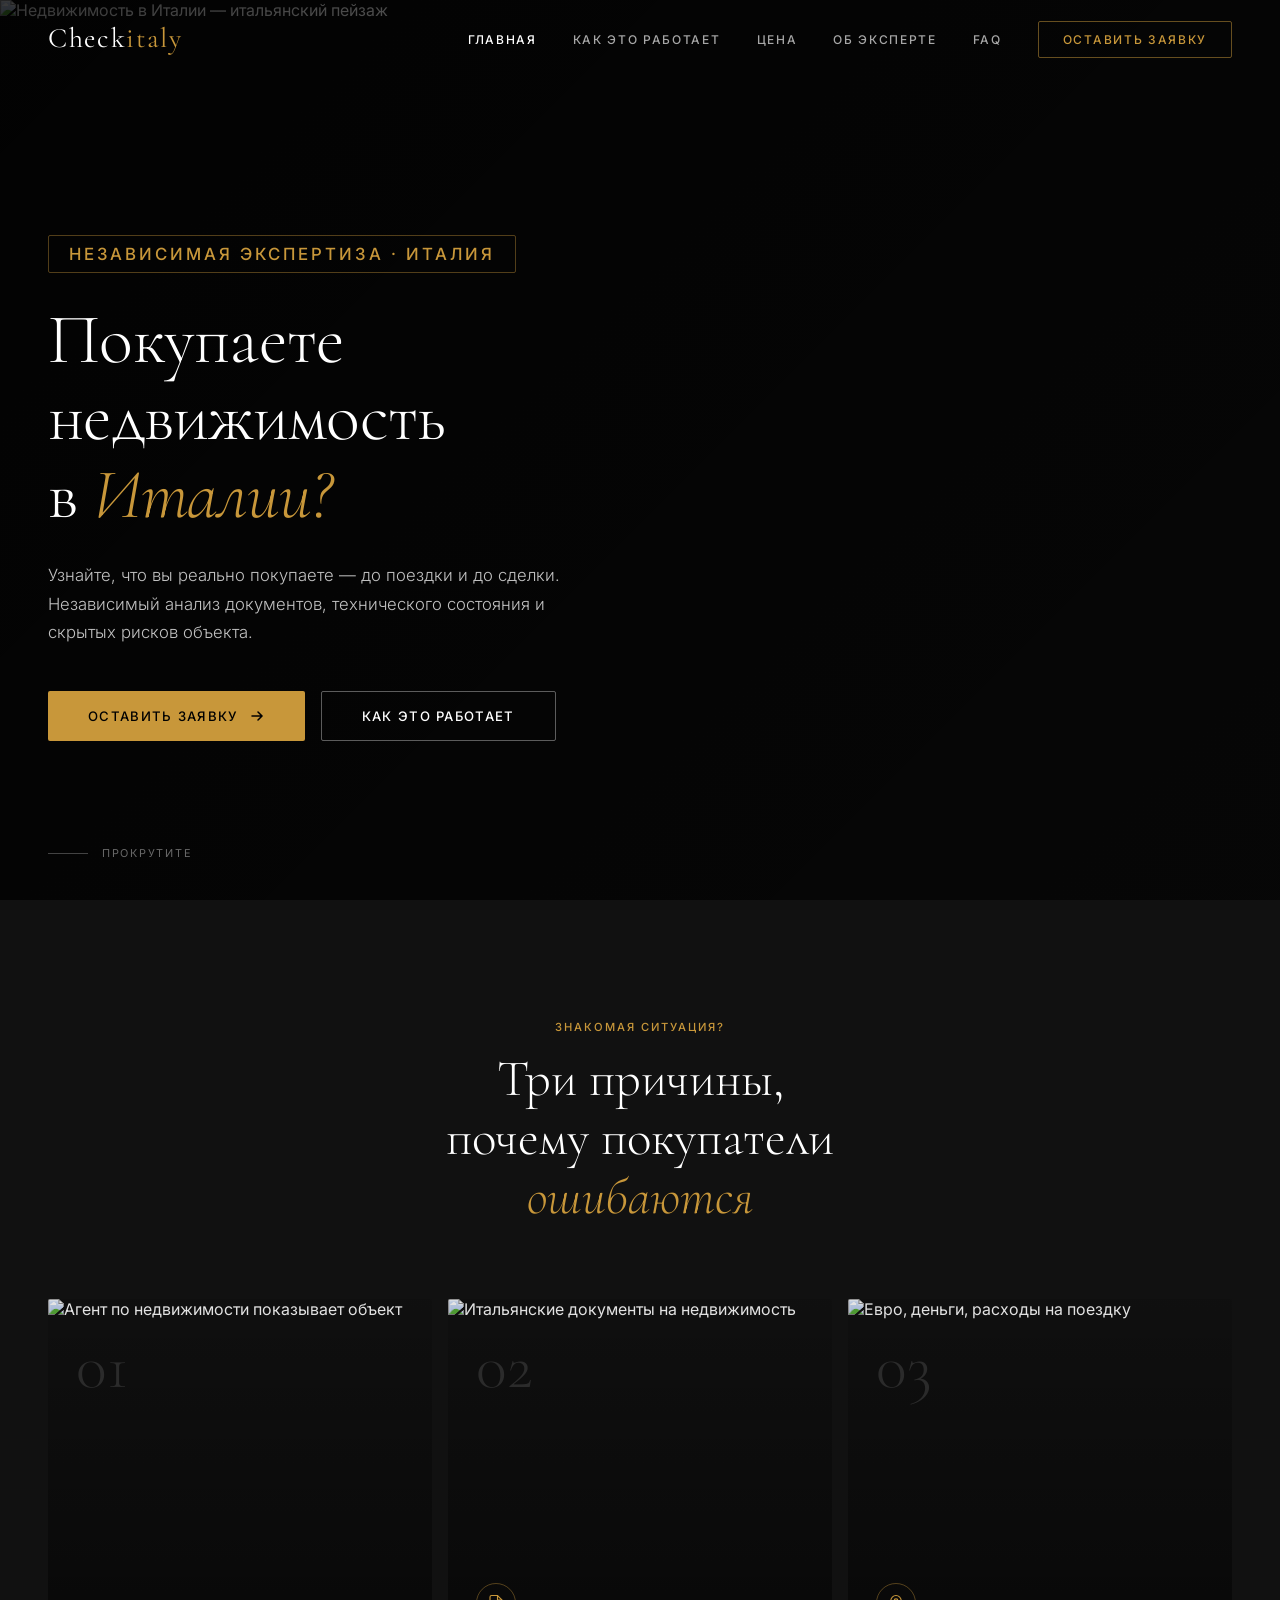
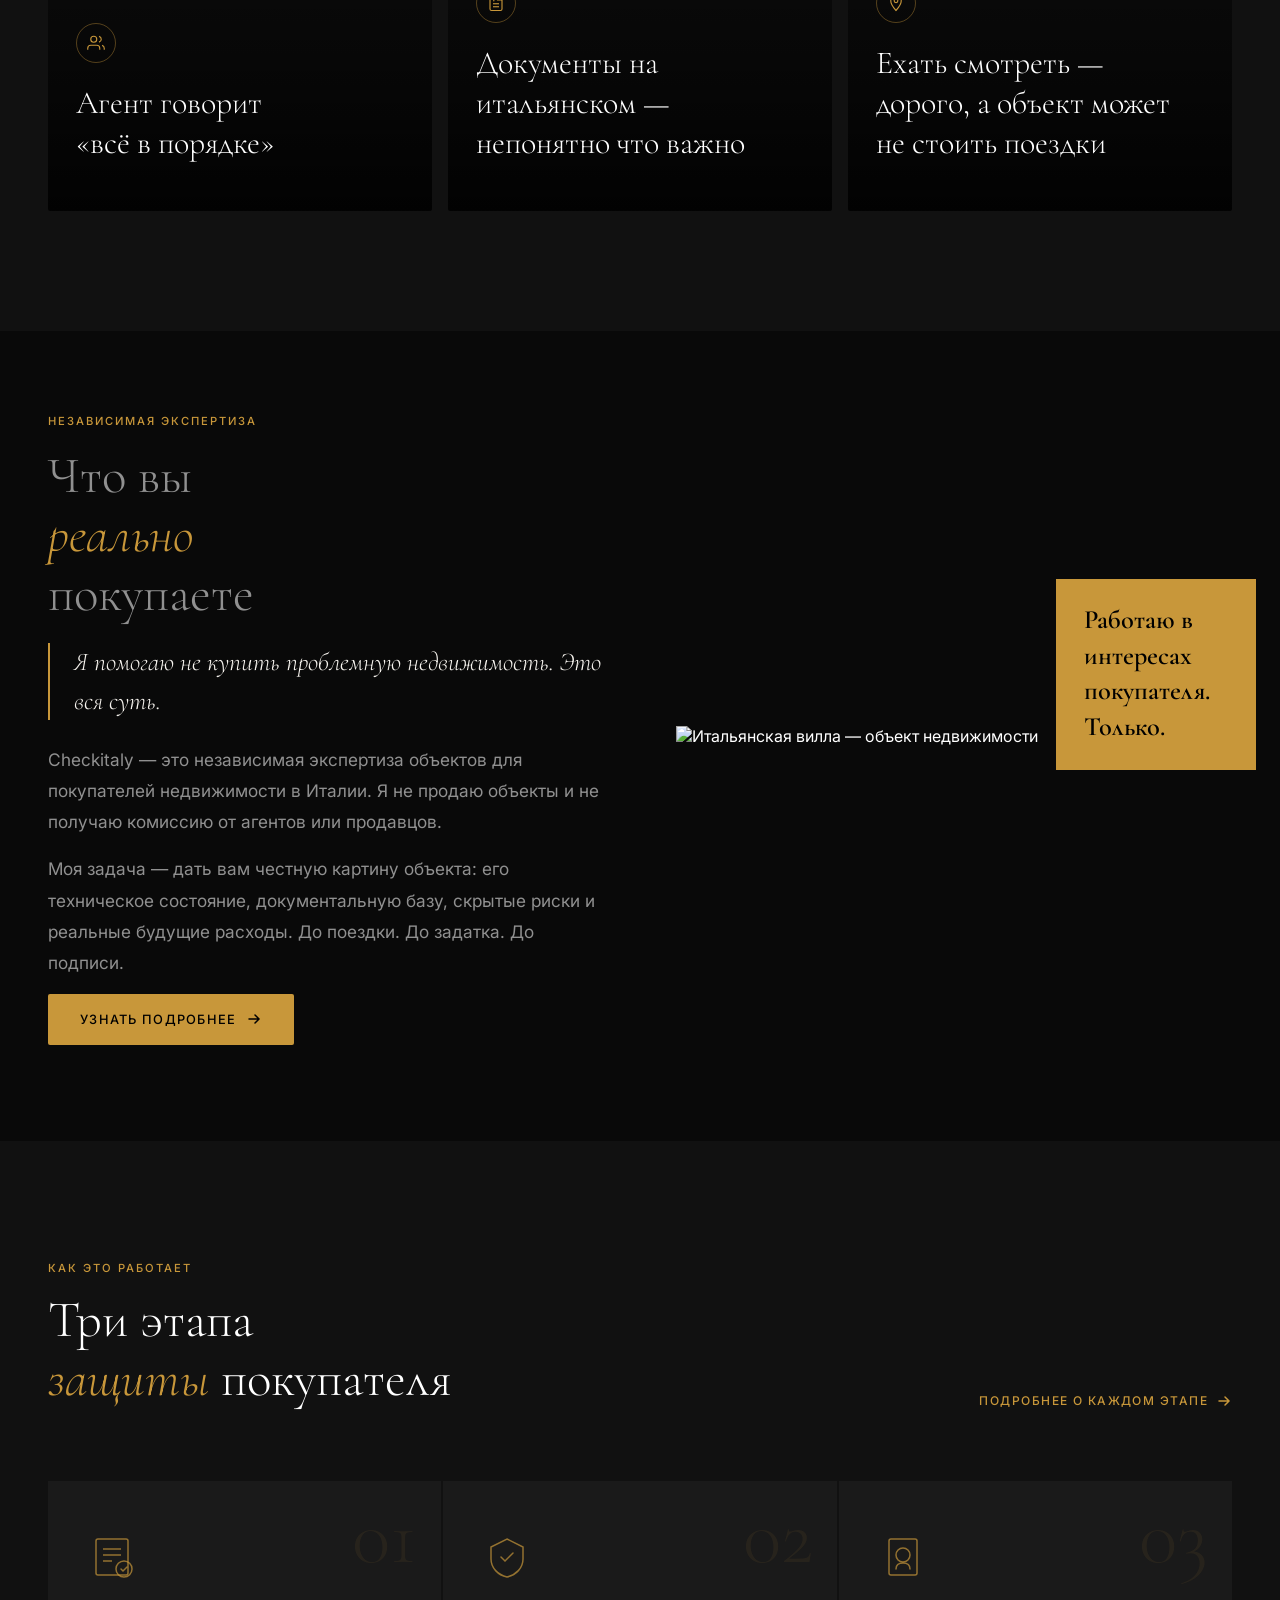
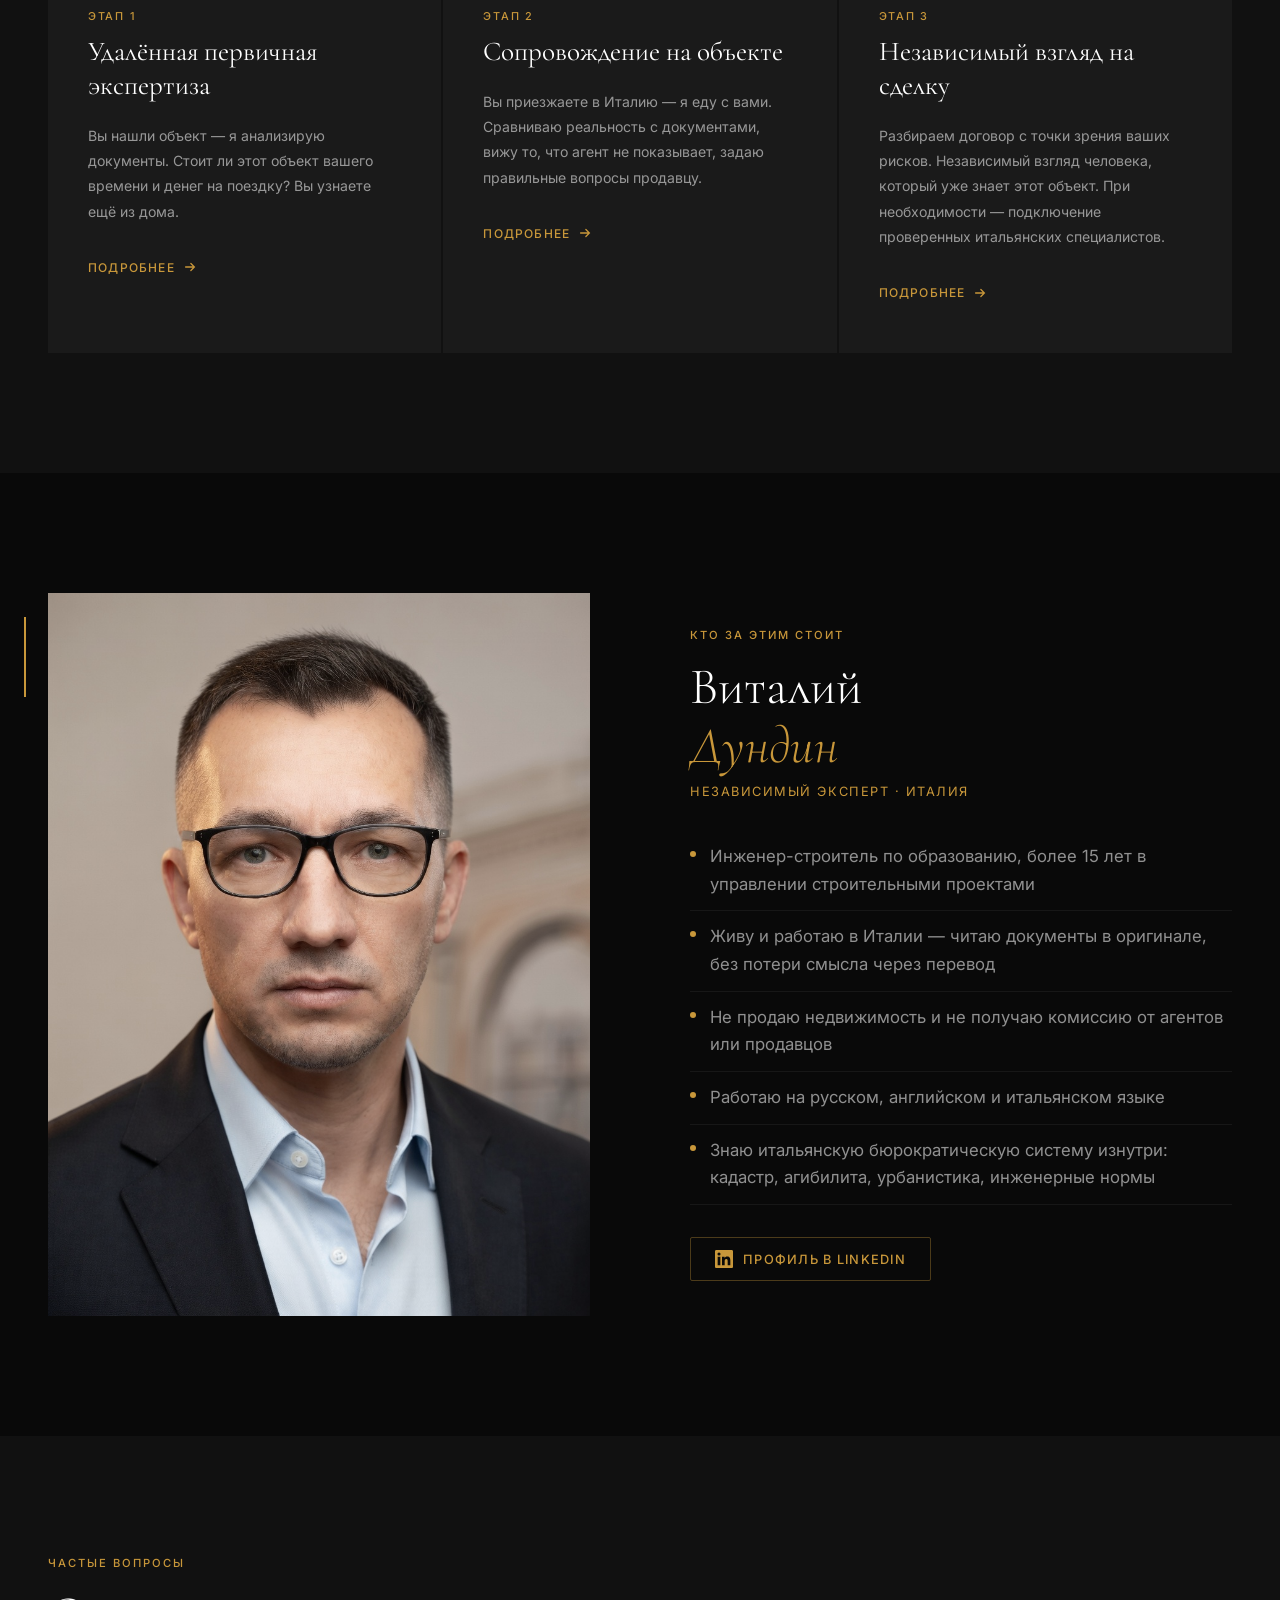
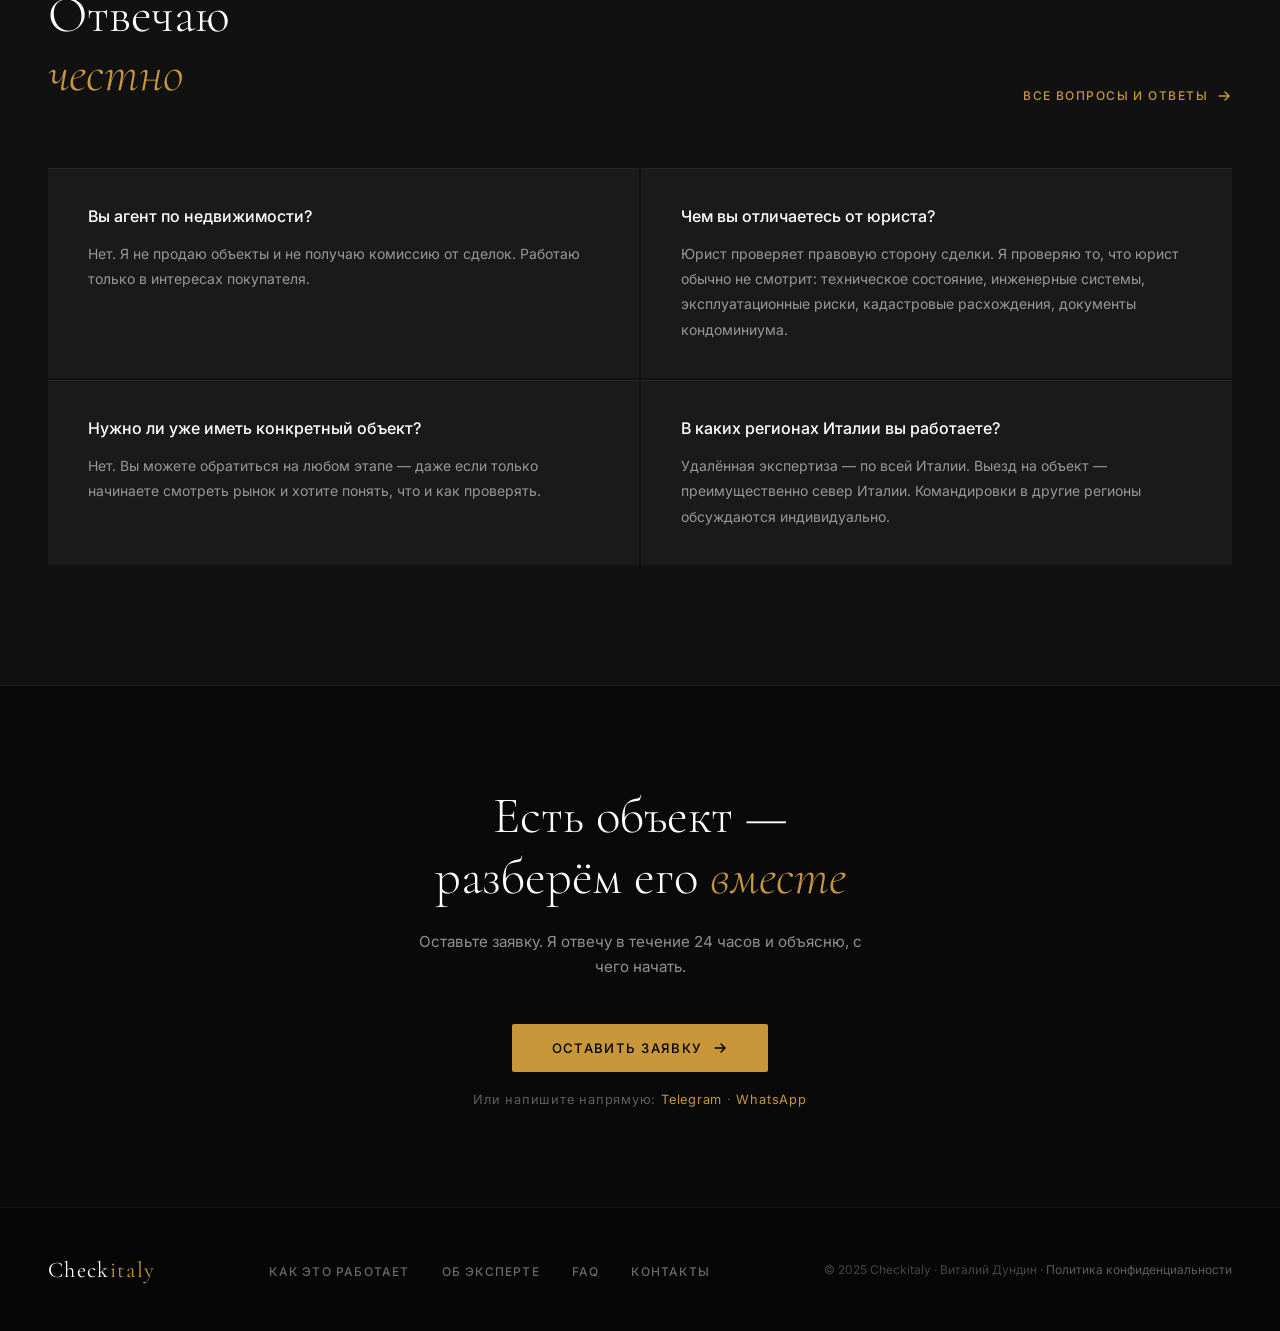
==== commit b5cba5af: "Add files via upload" ====
--- a/index.html
+++ b/index.html
@@ -417,7 +417,7 @@
     <li><a href="faq.html">FAQ</a></li>
     <li><a href="contact.html">Контакты</a></li>
   </ul>
-  <div class="footer__copy">© 2025 Checkitaly · Виталий Дундин</div>
+  <div class="footer__copy">© 2025 Checkitaly · Виталий Дундин · <a href="privacy.html" style="color:rgba(255,255,255,0.35);">Политика конфиденциальности</a></div>
 </footer>
 
 <script src="js/main.js"></script>
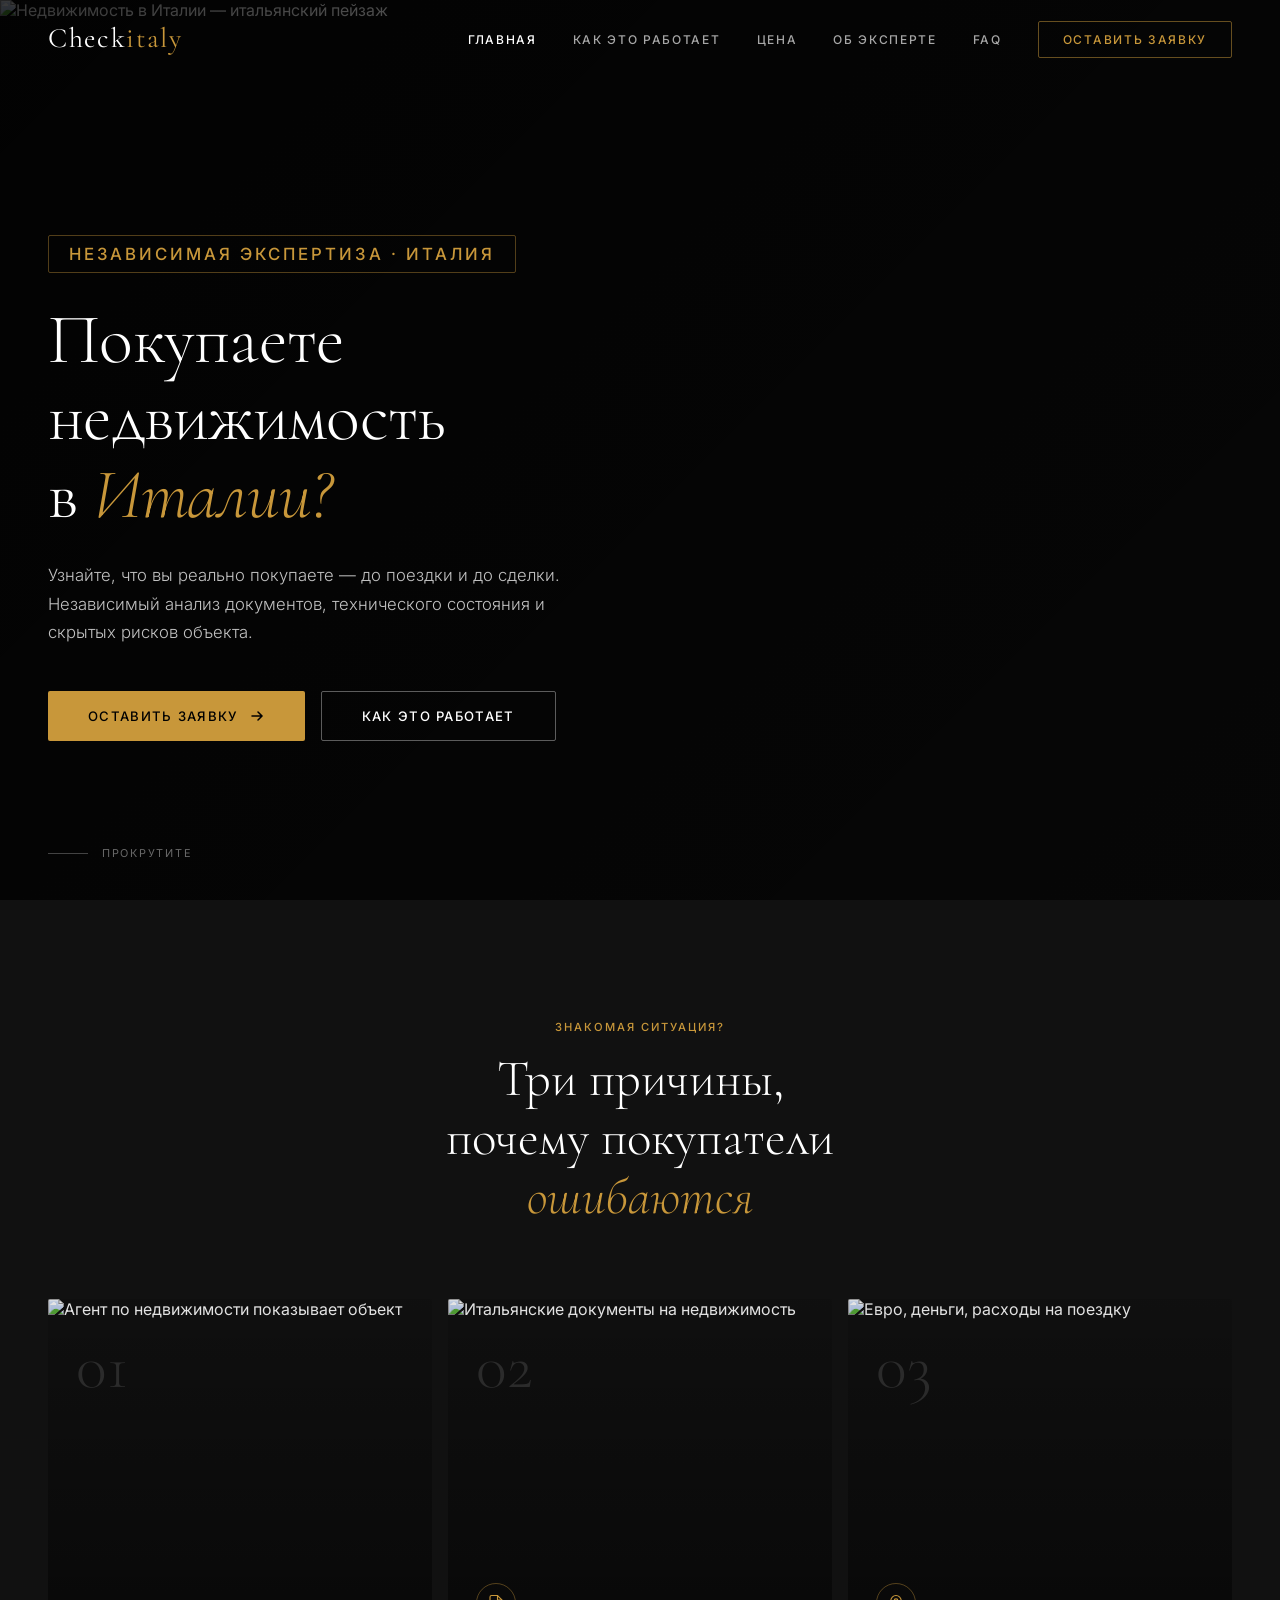
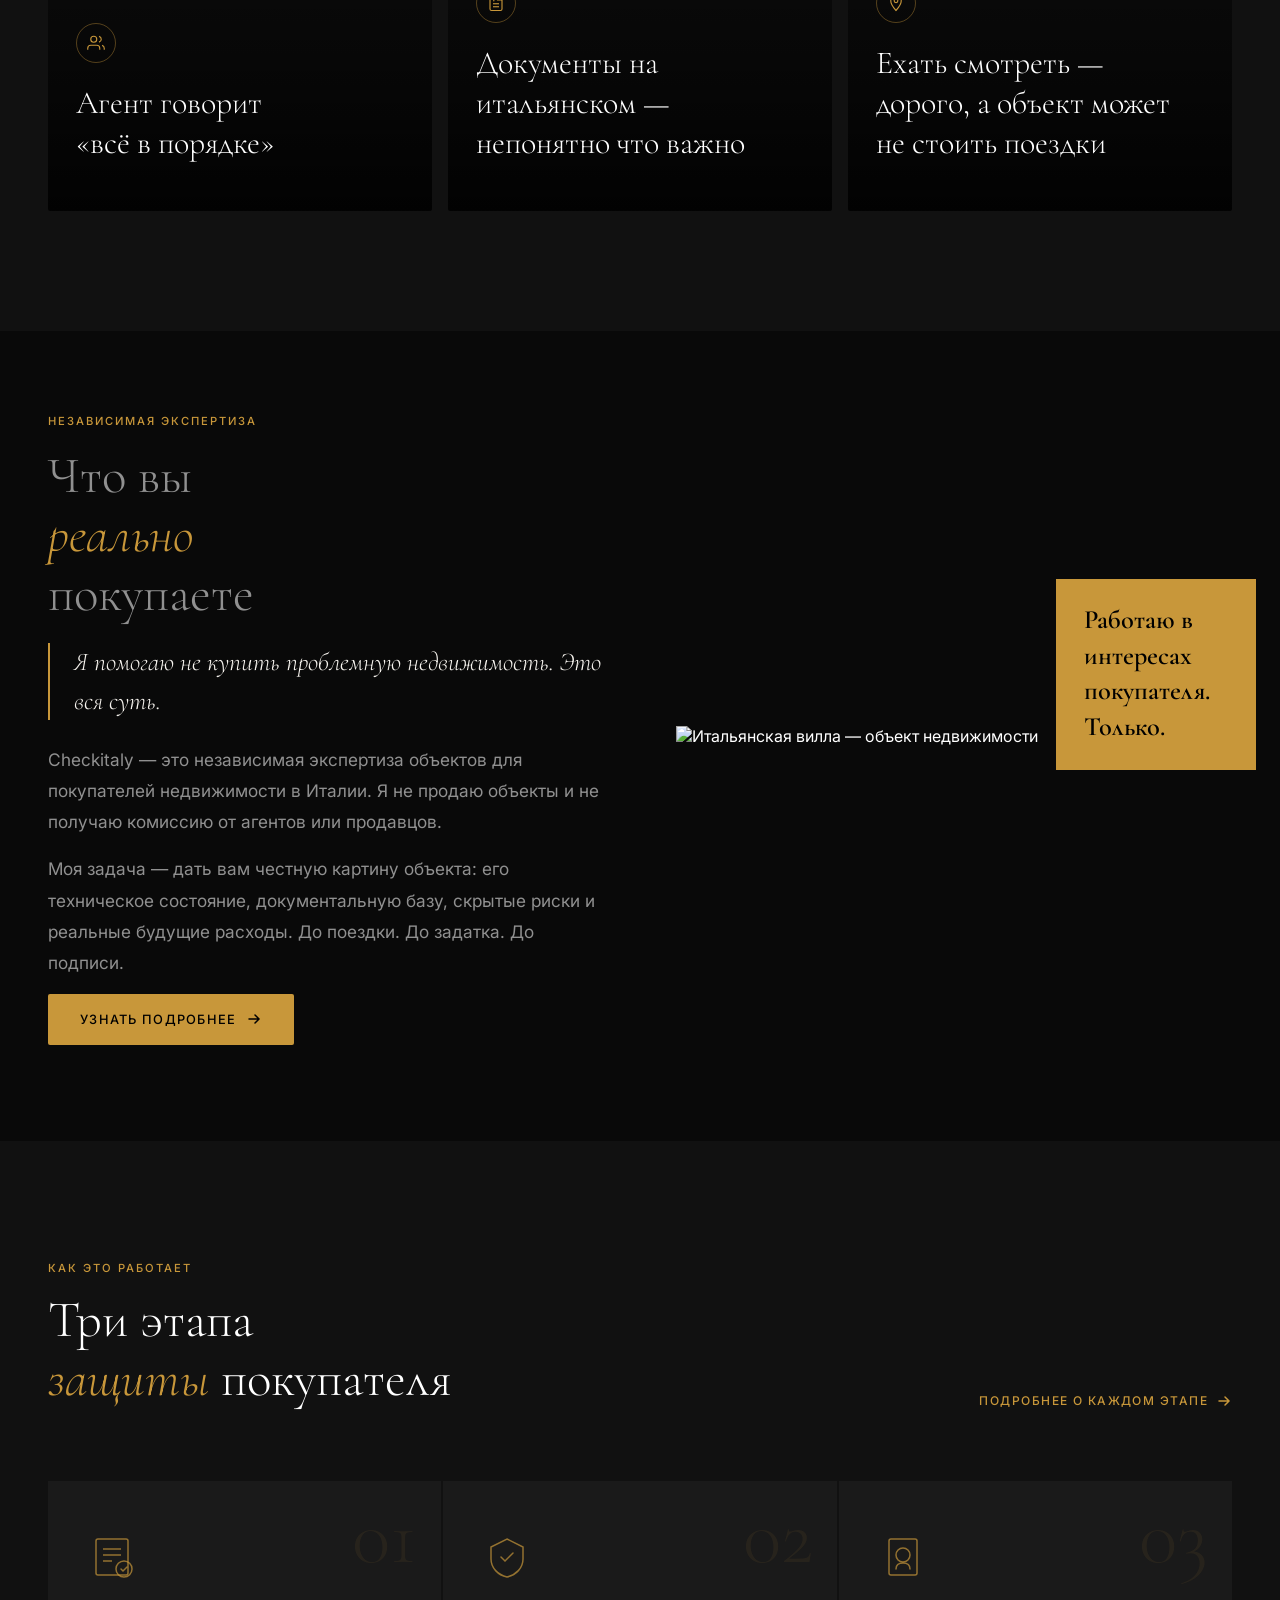
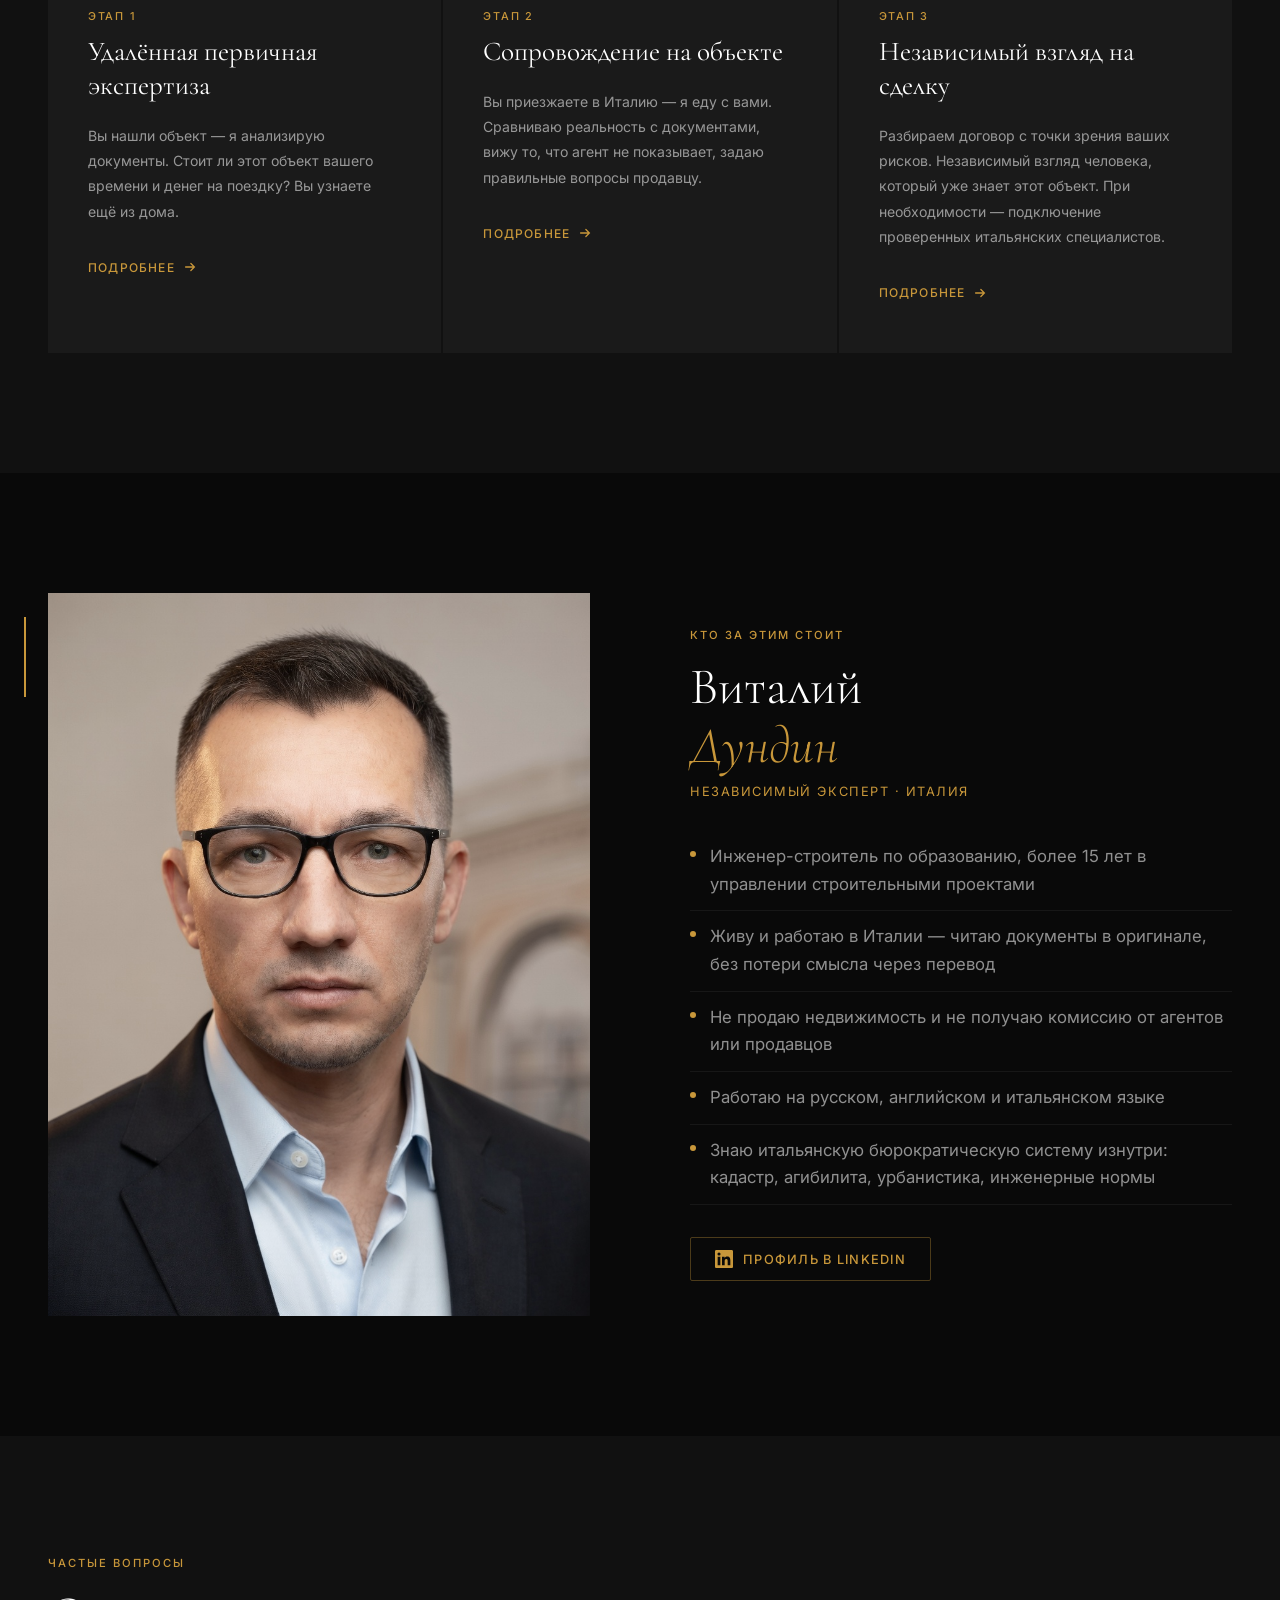
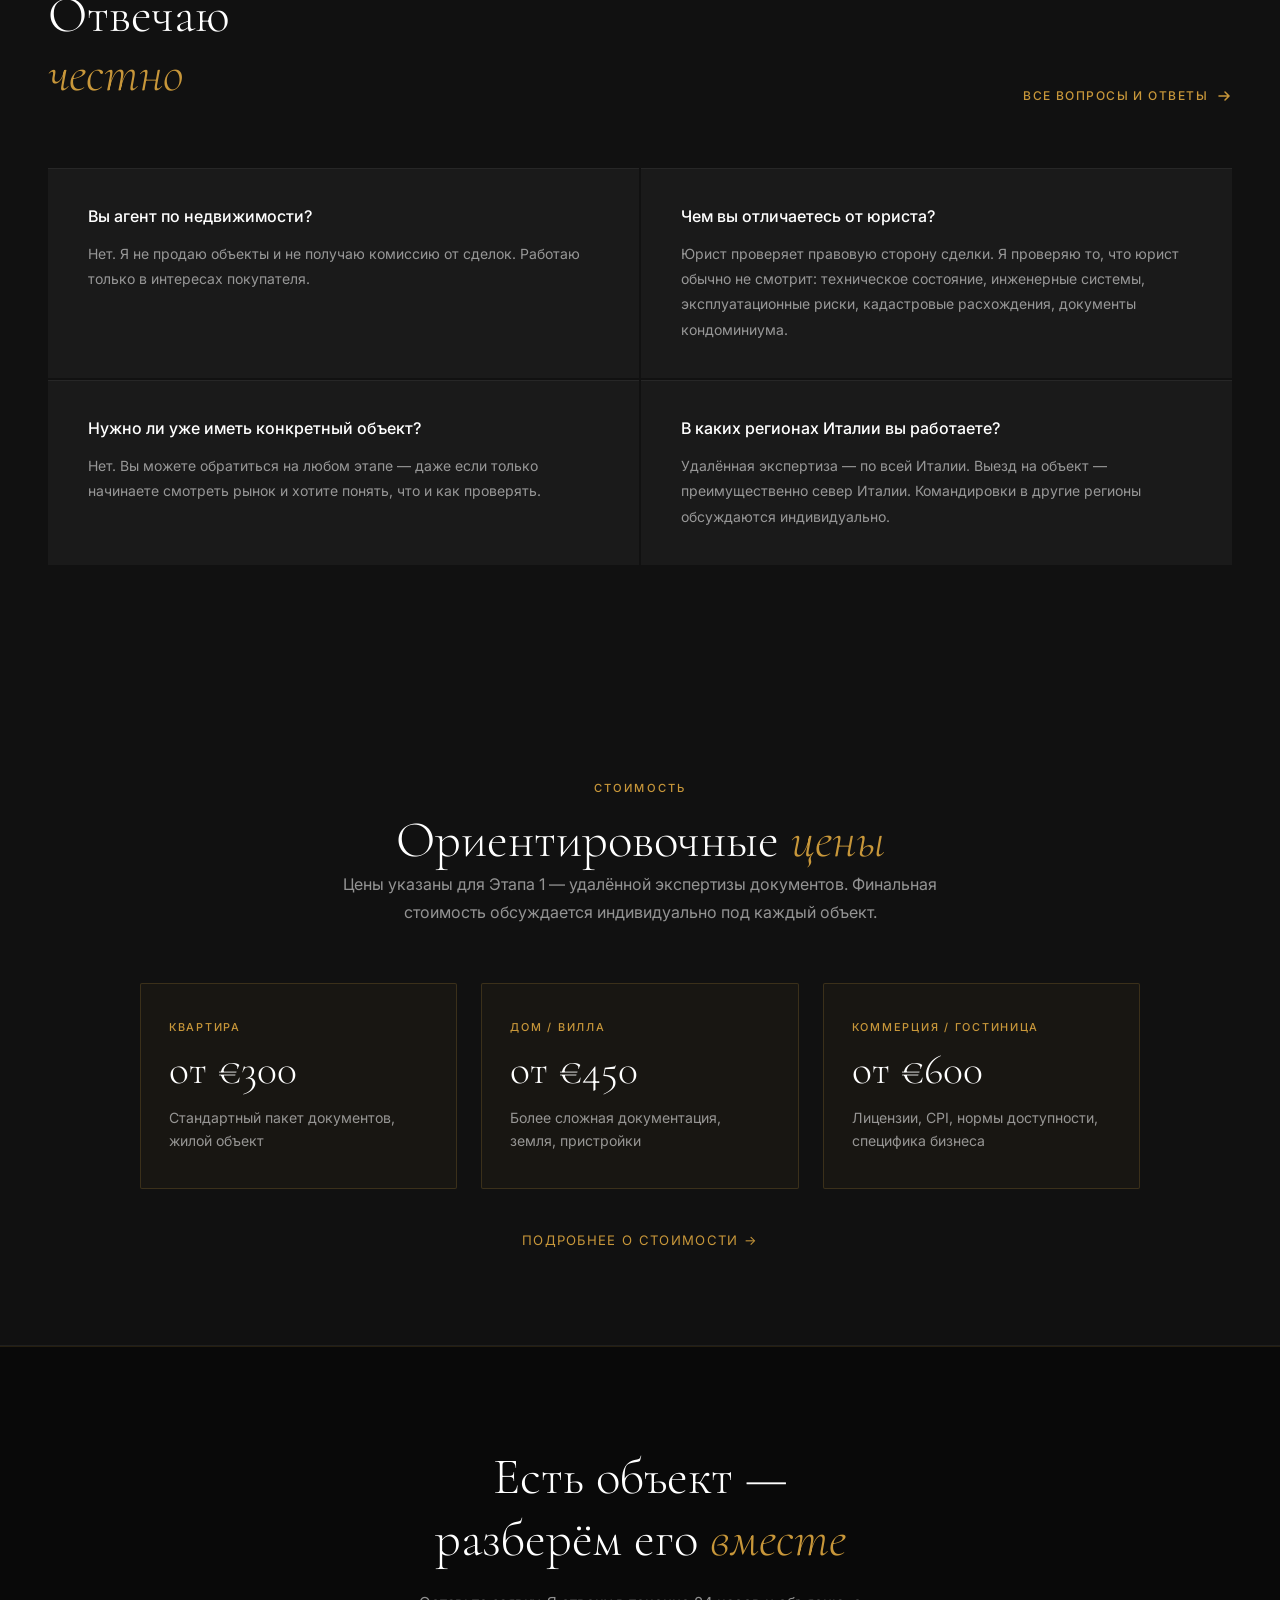
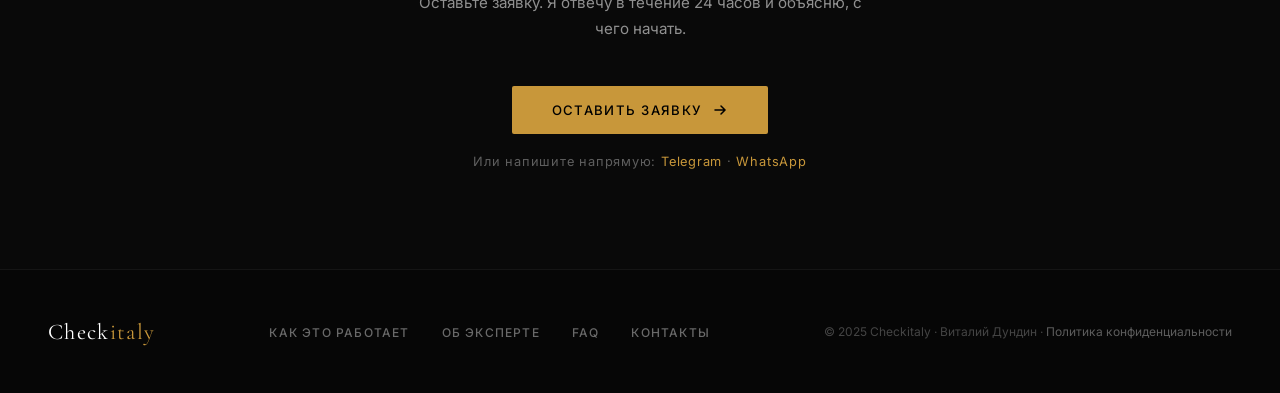
==== commit b4f4269e: "Add files via upload" ====
--- a/index.html
+++ b/index.html
@@ -384,6 +384,42 @@
   </div>
 </section>
 
+<!-- ======================== PRICING ======================== -->
+<section class="pricing-section" id="pricing">
+  <div class="pricing-section__inner">
+    <div class="section-label reveal">Стоимость</div>
+    <h2 class="section-title reveal reveal--delay-1">
+      Ориентировочные <em>цены</em>
+    </h2>
+    <p class="pricing-section__sub reveal reveal--delay-1">
+      Цены указаны для Этапа 1 — удалённой экспертизы документов.
+      Финальная стоимость обсуждается индивидуально под каждый объект.
+    </p>
+    <div class="pricing-cards">
+      <div class="pricing-card reveal">
+        <div class="pricing-card__label">Квартира</div>
+        <div class="pricing-card__price">от €300</div>
+        <div class="pricing-card__desc">Стандартный пакет документов, жилой объект</div>
+      </div>
+      <div class="pricing-card reveal reveal--delay-1">
+        <div class="pricing-card__label">Дом / Вилла</div>
+        <div class="pricing-card__price">от €450</div>
+        <div class="pricing-card__desc">Более сложная документация, земля, пристройки</div>
+      </div>
+      <div class="pricing-card reveal reveal--delay-2">
+        <div class="pricing-card__label">Коммерция / Гостиница</div>
+        <div class="pricing-card__price">от €600</div>
+        <div class="pricing-card__desc">Лицензии, CPI, нормы доступности, специфика бизнеса</div>
+      </div>
+    </div>
+    <div class="reveal reveal--delay-2" style="text-align:center; margin-top:40px;">
+      <a href="stages.html#pricing" style="font-size:0.82rem; color:var(--gold); letter-spacing:0.1em; text-transform:uppercase;">
+        Подробнее о стоимости →
+      </a>
+    </div>
+  </div>
+</section>
+
 <!-- ======================== CTA ======================== -->
 <section class="cta-banner">
   <div class="cta-banner__title reveal">
--- a/css/style.css
+++ b/css/style.css
@@ -850,6 +850,47 @@
   width: 100%;
   height: 100%;
   object-fit: cover;
+}
+
+/* ========================
+   PRIVACY PAGE
+======================== */
+.privacy-block {
+  margin-bottom: 48px;
+}
+.privacy-block h2 {
+  font-family: 'Cormorant Garamond', serif;
+  font-size: 1.4rem;
+  font-weight: 400;
+  color: var(--gold);
+  margin-bottom: 16px;
+}
+.privacy-block p {
+  font-size: 0.95rem;
+  line-height: 1.85;
+  color: rgba(255,255,255,0.65);
+  margin-bottom: 12px;
+}
+.privacy-block ul {
+  list-style: none;
+  margin: 12px 0;
+}
+.privacy-block ul li {
+  font-size: 0.95rem;
+  line-height: 1.75;
+  color: rgba(255,255,255,0.65);
+  padding: 6px 0 6px 20px;
+  position: relative;
+}
+.privacy-block ul li::before {
+  content: '';
+  position: absolute;
+  left: 0;
+  top: 14px;
+  width: 5px;
+  height: 5px;
+  border-radius: 50%;
+  background: var(--gold);
 }
 
 /* ========================
@@ -1204,4 +1245,14 @@
   .about-expertise { grid-template-columns: 1fr; }
   .page-hero { padding: 0 24px 48px; }
   .solution__badge { position: static; margin-top: 20px; }
-}
+  .problem__grid { grid-template-columns: 1fr; }
+  .problem-card { aspect-ratio: unset; min-height: 380px; }
+  .problem-card__overlay {
+    background: linear-gradient(to bottom, rgba(0,0,0,0.1) 0%, rgba(0,0,0,0.88) 100%) !important;
+  }
+  .problem-card__text {
+    max-height: none !important;
+    opacity: 1 !important;
+    overflow: visible;
+  }
+}
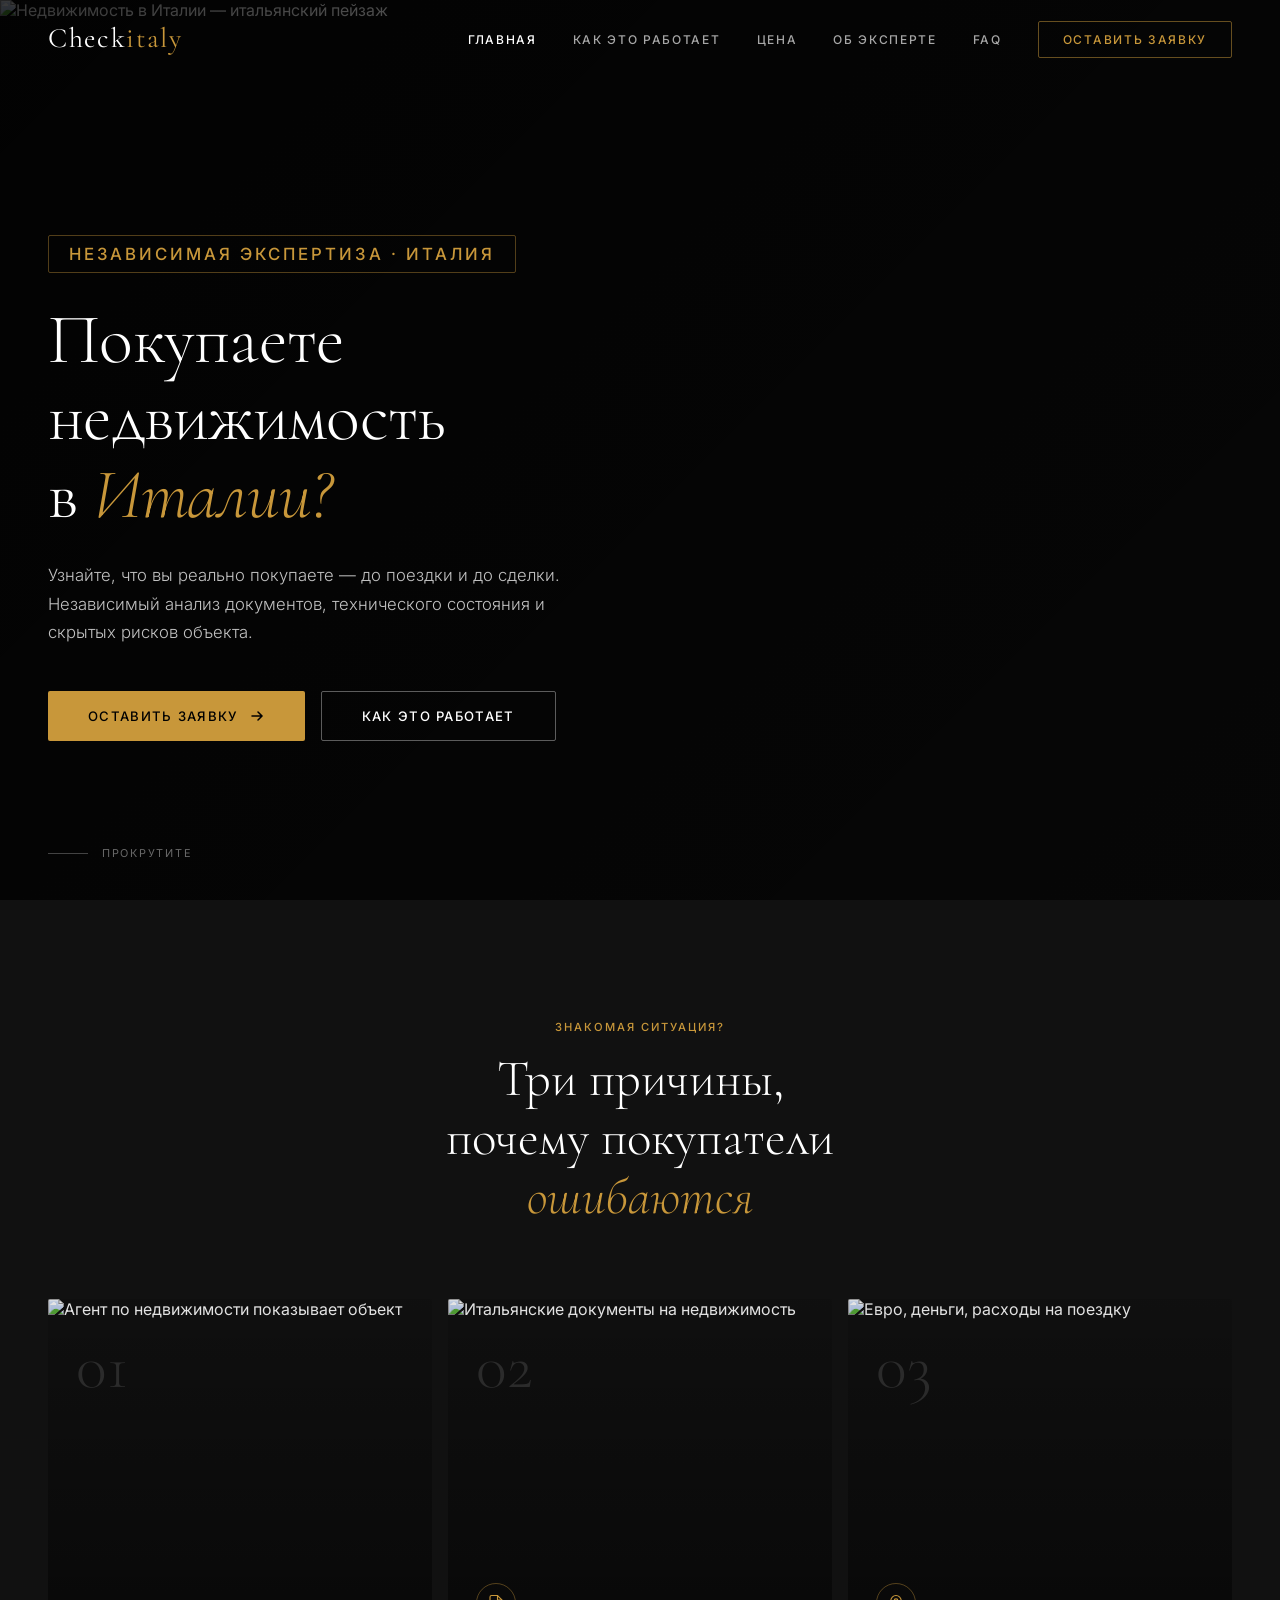
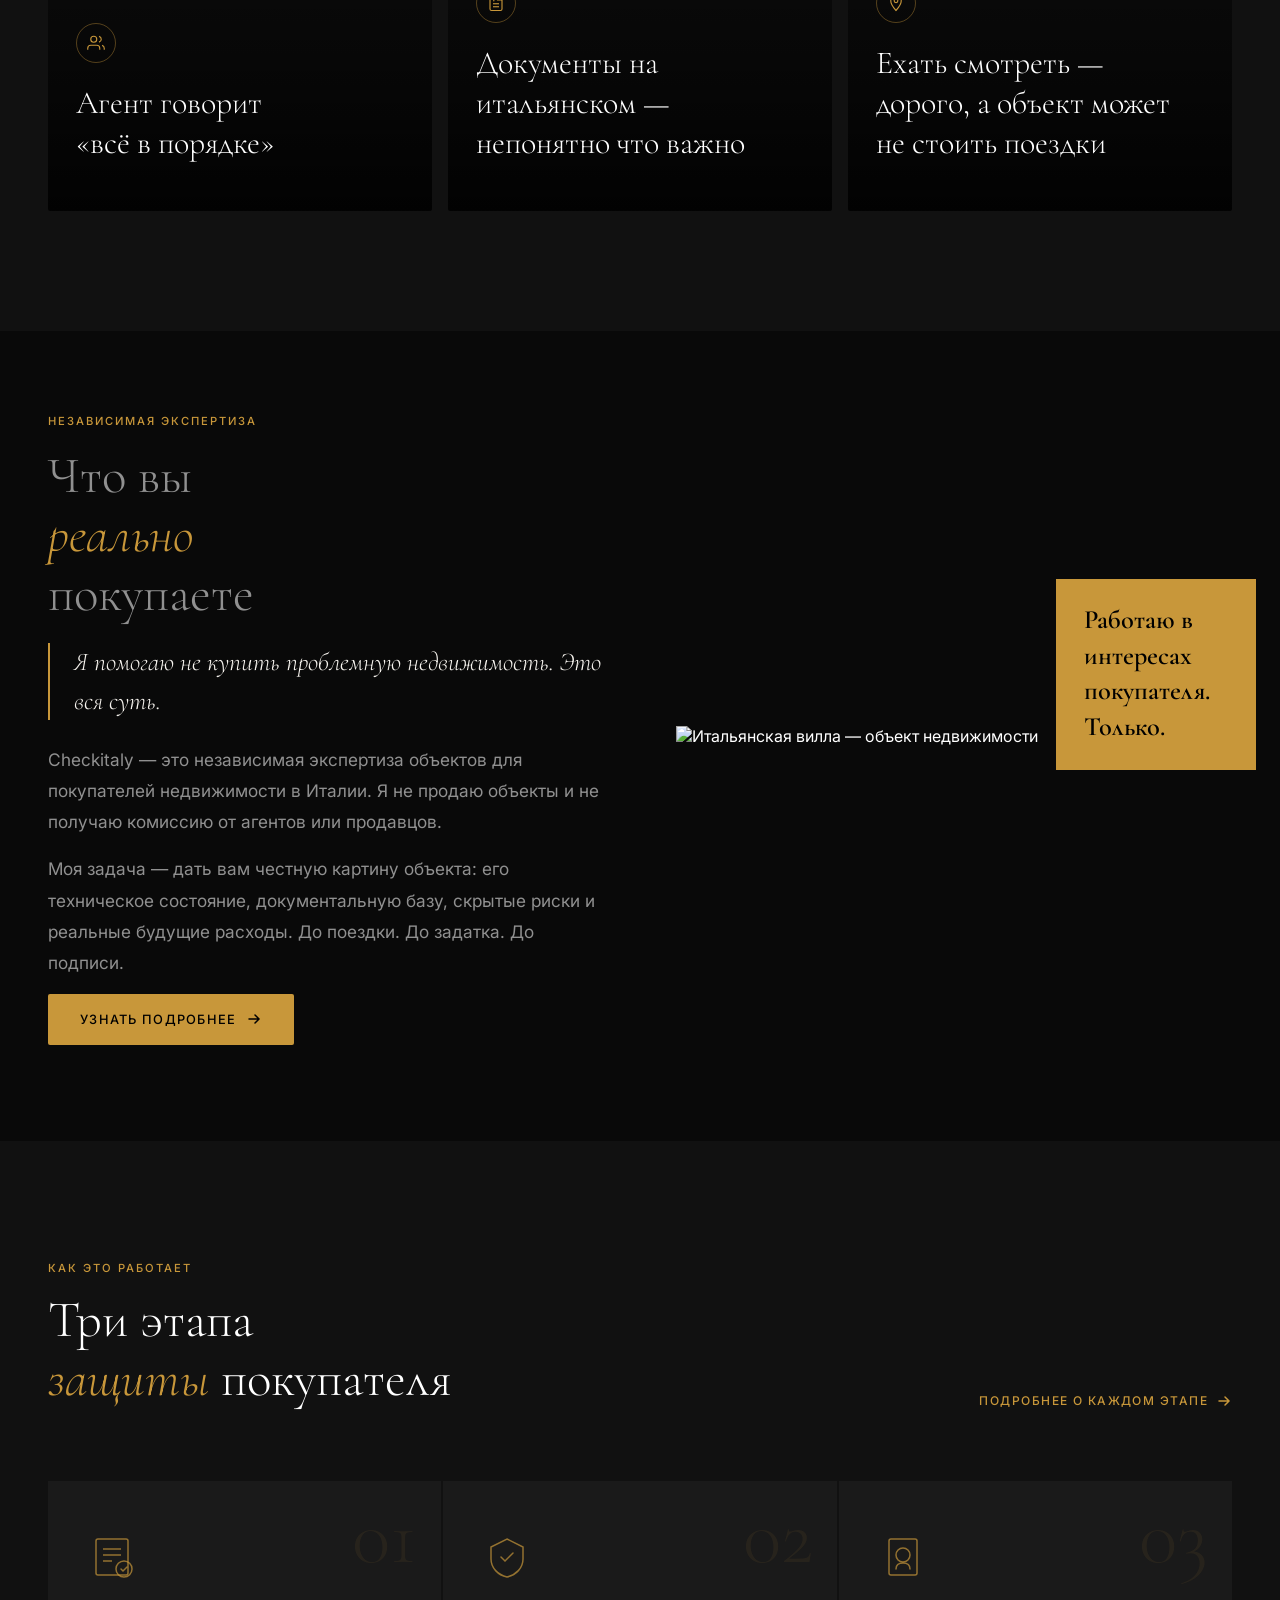
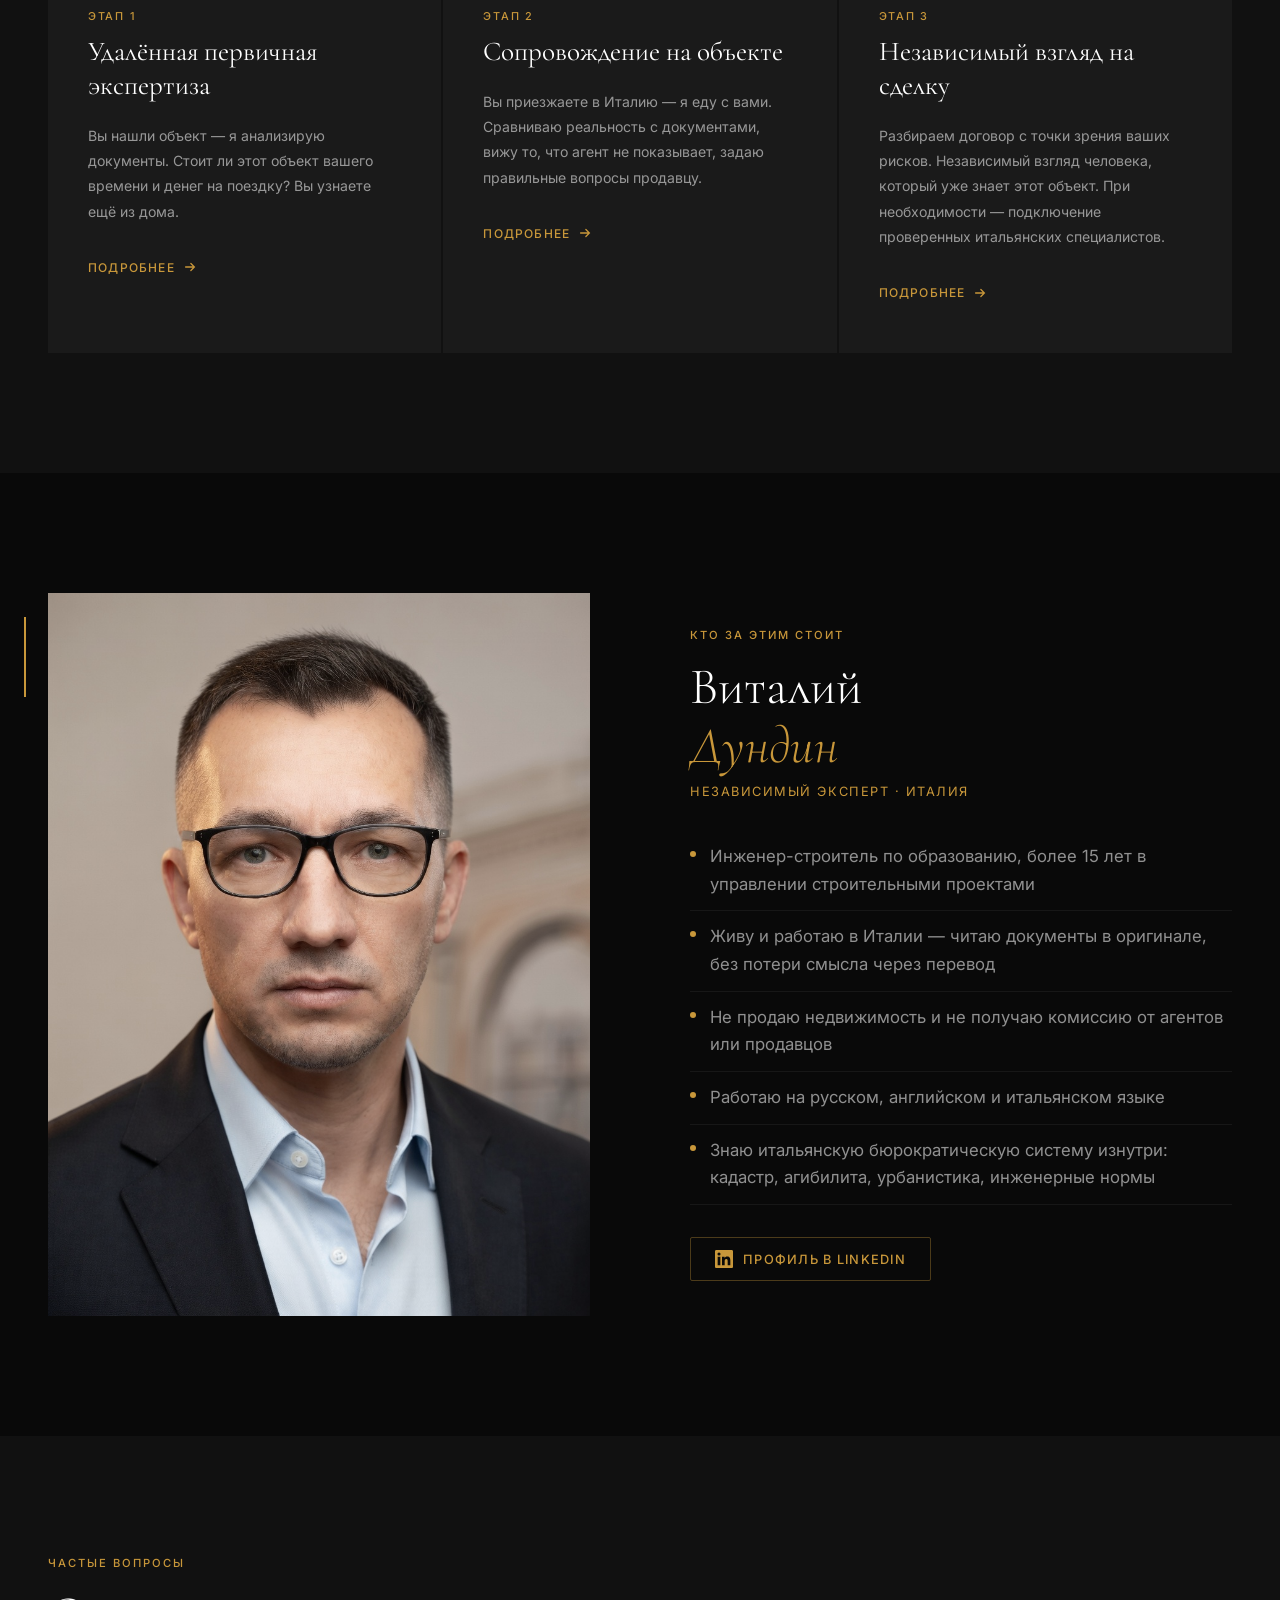
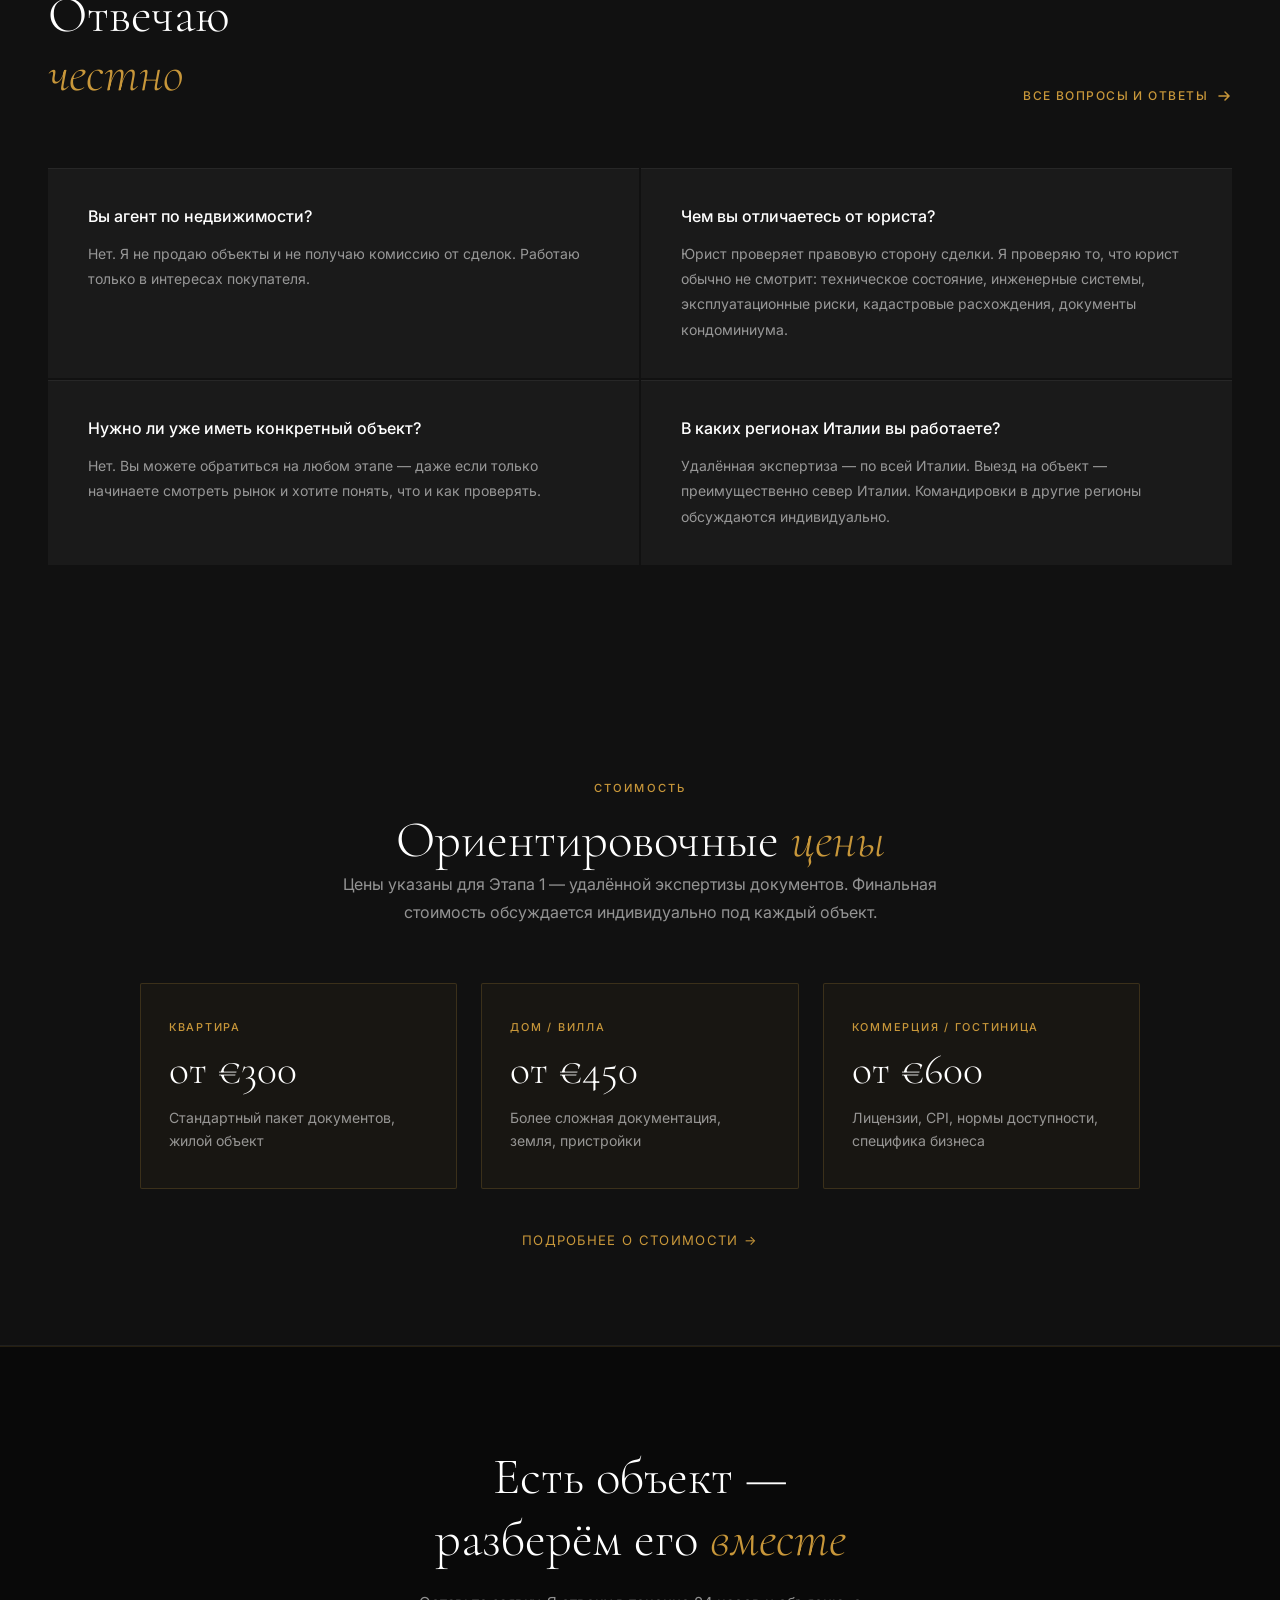
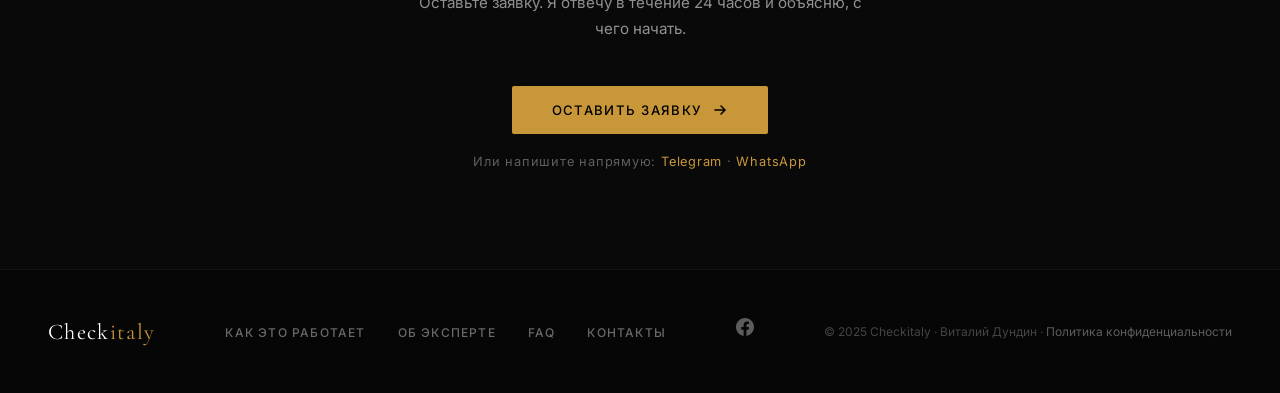
==== commit 61161f50: "feat: add Facebook links to footer, contact page and about page" ====
--- a/index.html
+++ b/index.html
@@ -5,6 +5,13 @@
   <meta name="viewport" content="width=device-width, initial-scale=1.0">
   <meta name="description" content="Checkitaly — независимая экспертиза недвижимости в Италии. Удалённая проверка документов до поездки. Защита интересов покупателя.">
   <title>Checkitaly — Независимая экспертиза недвижимости в Италии</title>
+  <meta property="og:type" content="website">
+  <meta property="og:url" content="https://checkitaly.pro/">
+  <meta property="og:title" content="Checkitaly — Независимая экспертиза недвижимости в Италии">
+  <meta property="og:description" content="Проверка документов, рисков и технического состояния объекта удалённо — до поездки и до сделки. Работаю на стороне покупателя.">
+  <meta property="og:image" content="https://checkitaly.pro/images/og-image.jpg">
+  <meta property="og:locale" content="ru_RU">
+  <meta property="og:site_name" content="Checkitaly">
   <link rel="icon" type="image/svg+xml" href="images/favicon.svg">
   <link rel="stylesheet" href="css/style.css">
 </head>
@@ -439,8 +446,8 @@
   </div>
   <p class="cta-banner__note reveal reveal--delay-3">
     Или напишите напрямую:
-    <a href="https://t.me/" target="_blank">Telegram</a> ·
-    <a href="https://wa.me/" target="_blank">WhatsApp</a>
+    <a href="https://t.me/Checkitaly" target="_blank" rel="noopener">Telegram</a> ·
+    <a href="https://wa.me/393928059800" target="_blank" rel="noopener">WhatsApp</a>
   </p>
 </section>
 
@@ -453,6 +460,13 @@
     <li><a href="faq.html">FAQ</a></li>
     <li><a href="contact.html">Контакты</a></li>
   </ul>
+  <div class="footer__social">
+    <a href="https://www.facebook.com/CheckItaly" target="_blank" rel="noopener" class="footer__social-link" aria-label="Facebook">
+      <svg width="18" height="18" viewBox="0 0 24 24" fill="currentColor">
+        <path d="M24 12.073c0-6.627-5.373-12-12-12s-12 5.373-12 12c0 5.99 4.388 10.954 10.125 11.854v-8.385H7.078v-3.47h3.047V9.43c0-3.007 1.792-4.669 4.533-4.669 1.312 0 2.686.235 2.686.235v2.953H15.83c-1.491 0-1.956.925-1.956 1.874v2.25h3.328l-.532 3.47h-2.796v8.385C19.612 23.027 24 18.062 24 12.073z"/>
+      </svg>
+    </a>
+  </div>
   <div class="footer__copy">© 2025 Checkitaly · Виталий Дундин · <a href="privacy.html" style="color:rgba(255,255,255,0.35);">Политика конфиденциальности</a></div>
 </footer>
 
--- a/css/style.css
+++ b/css/style.css
@@ -699,6 +699,18 @@
   font-size: 0.75rem;
   color: rgba(255,255,255,0.25);
 }
+.footer__social {
+  display: flex;
+  gap: 16px;
+  margin-bottom: 8px;
+}
+.footer__social-link {
+  color: rgba(255,255,255,0.35);
+  transition: color 0.2s;
+  display: flex;
+  align-items: center;
+}
+.footer__social-link:hover { color: var(--gold); }
 
 /* ========================
    PAGE HERO (inner pages)
